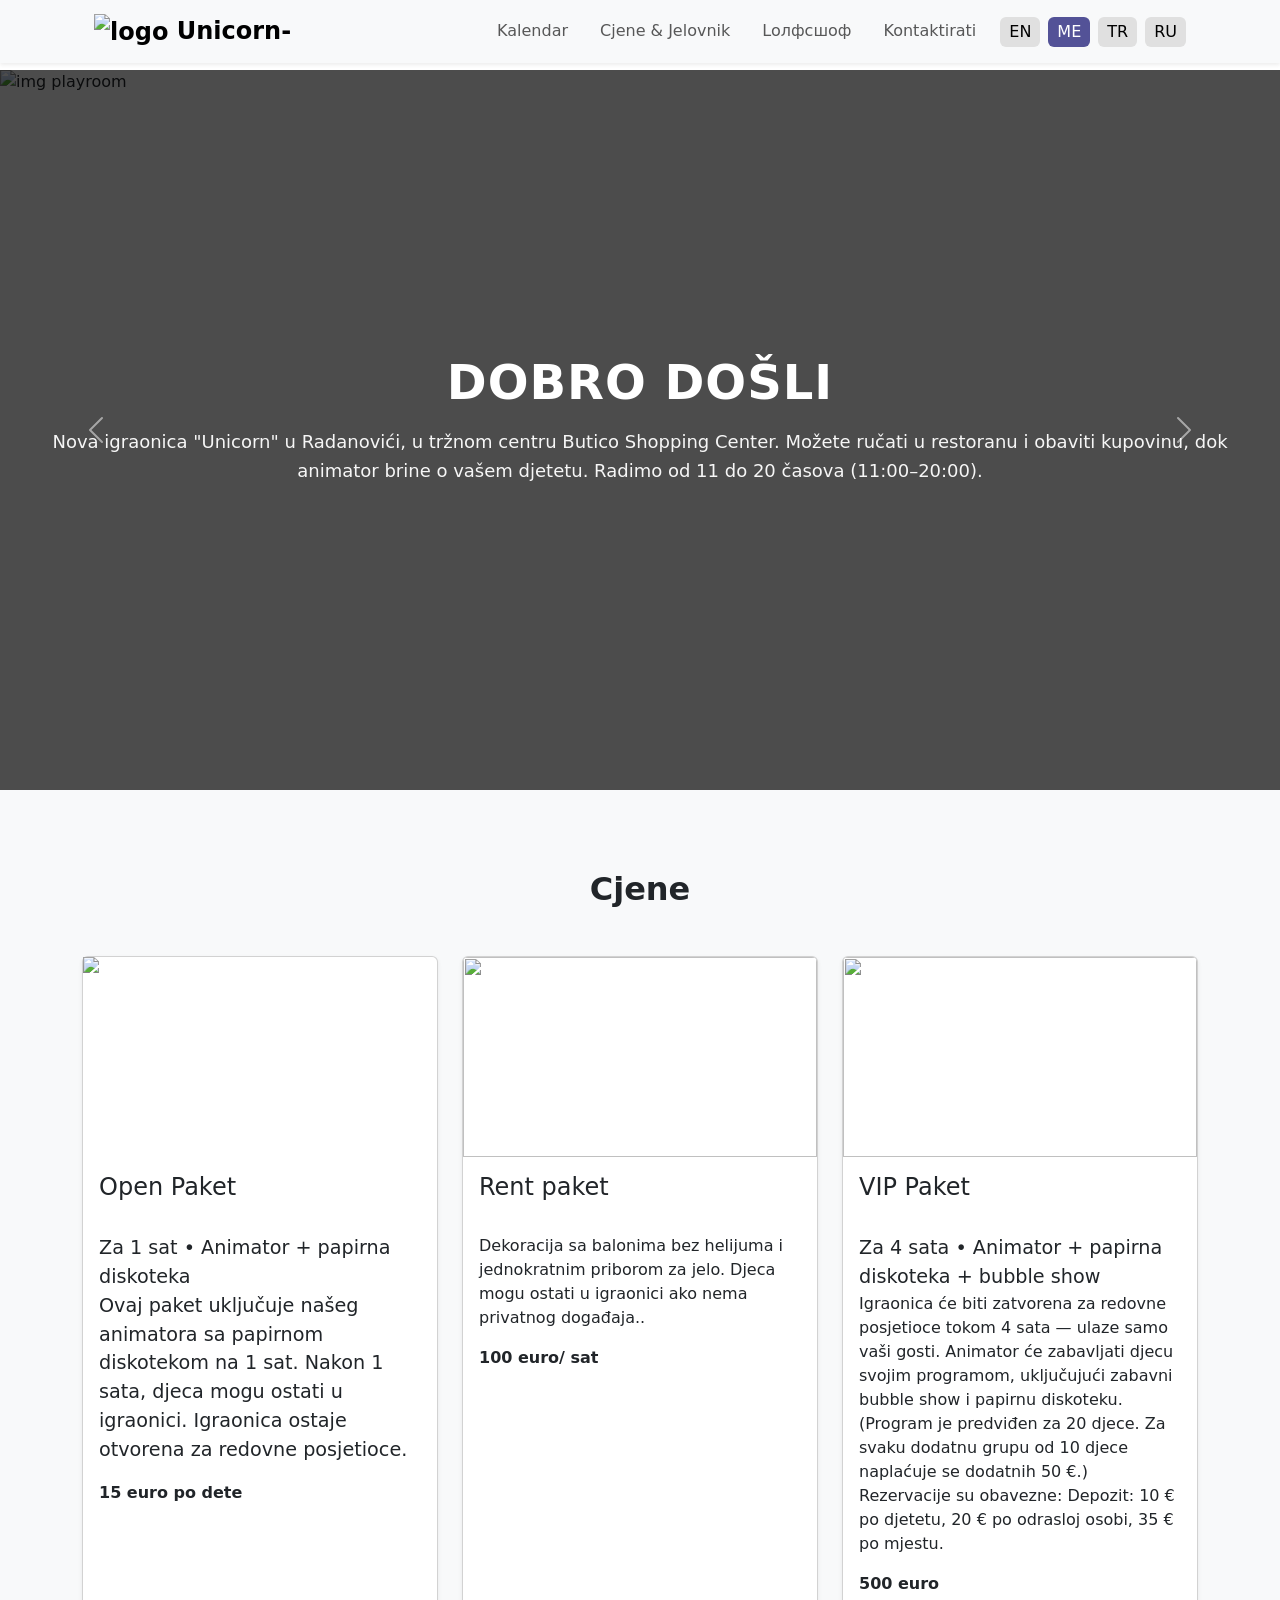
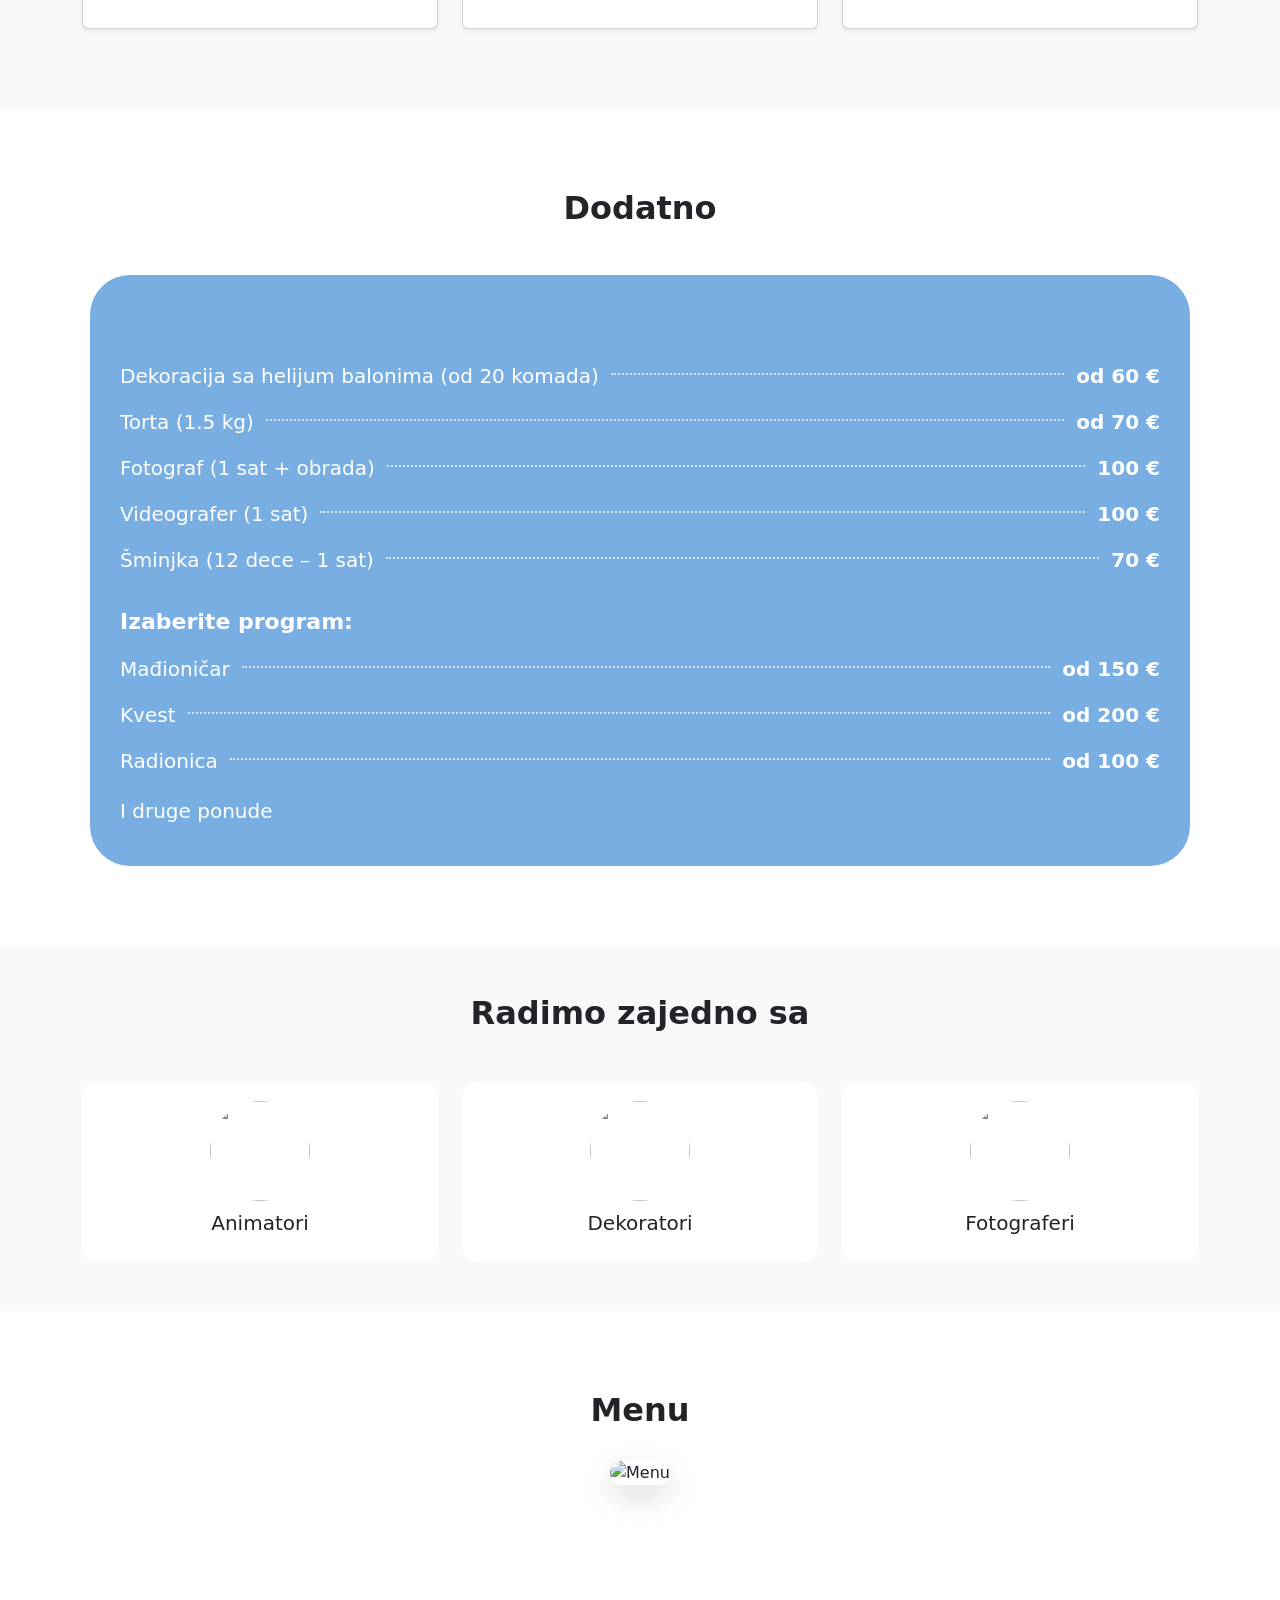
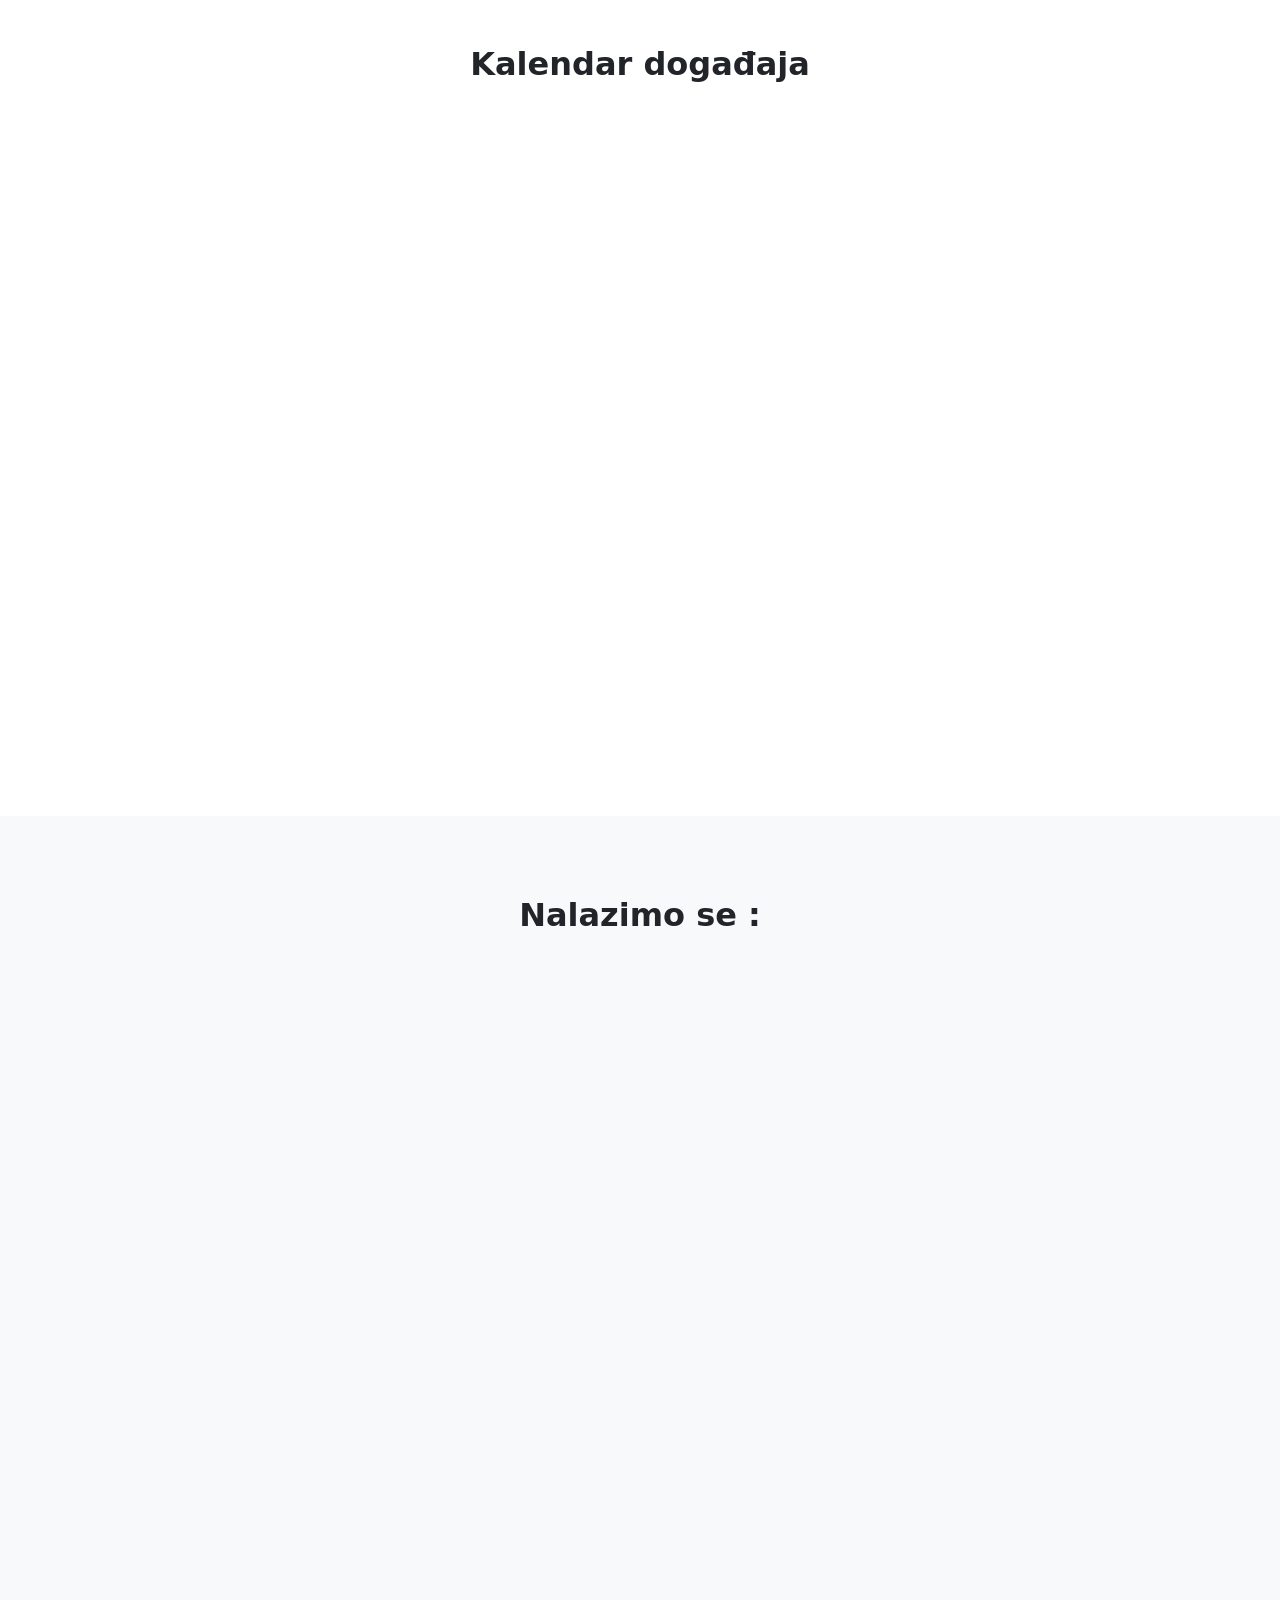
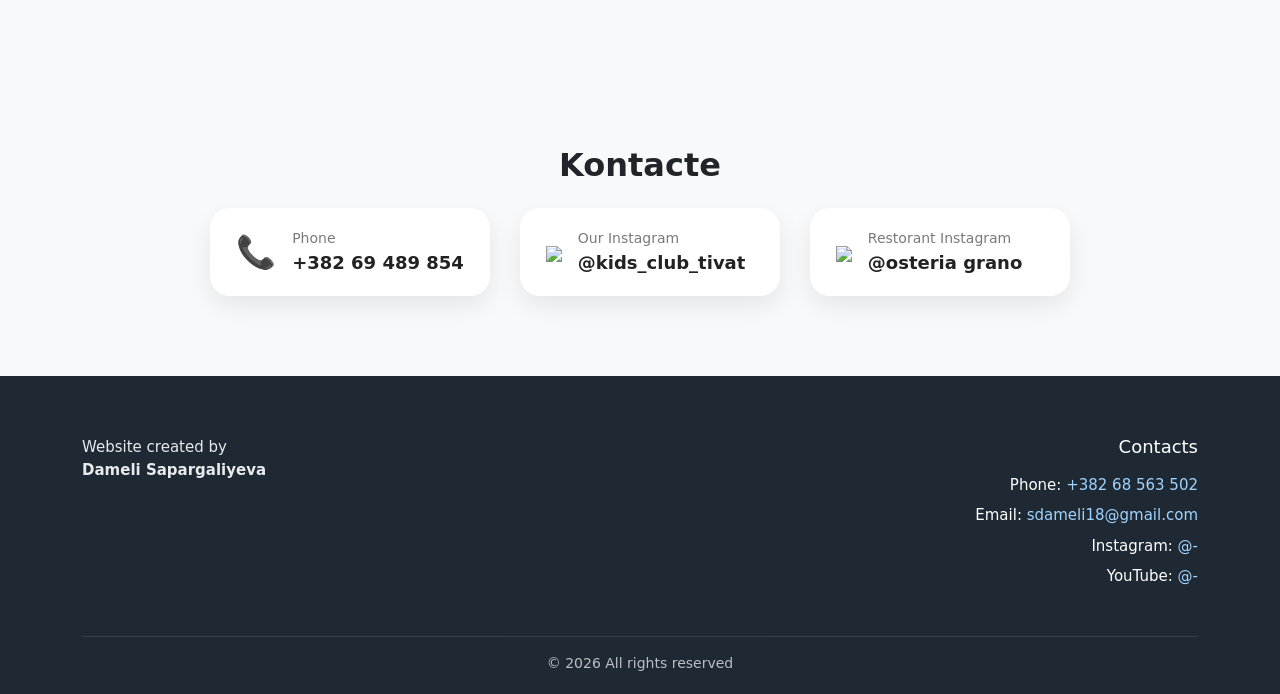
==== languages/me.html @ cc20c352 "Add files via upload" ====
<!DOCTYPE html>
<html lang="rs">
<head>
  <meta charset="UTF-8">
  <title>Unicorn igraonica</title>
  <meta name="viewport" content="width=device-width, initial-scale=1">

  <!-- Bootstrap CSS -->
  <link href="https://cdn.jsdelivr.net/npm/bootstrap@5.3.2/dist/css/bootstrap.min.css" rel="stylesheet">
   
  <link rel="stylesheet" href="../style.css">

  

  <style>
    body {
      scroll-behavior: smooth;
    }
    .section-padding {
      padding: 80px 0;
    }
    .price-card img {
      height: 200px;
      object-fit: cover;
    }
    .menu-image {
      height: 450px;
      object-fit: cover;
    }
  </style>
</head>
<body>

<!-- ================= NAVBAR ================= -->
<nav class="navbar navbar-expand-lg bg-body-tertiary fixed-top shadow-sm">
  
  <div class="container px-4">
    <a class="navbar-brand fw-bold fs-4" href="#">
      <img src="img/unicorn--logo.png" width="50px" alt="logo"> Unicorn-
    </a>

    <button class="navbar-toggler" type="button" data-bs-toggle="collapse" data-bs-target="#navbarNav">
      <span class="navbar-toggler-icon"></span>
    </button>

    <div class="collapse navbar-collapse" id="navbarNav">
      <ul class="navbar-nav ms-auto nav-underline">
        <li class="nav-item">
          <a class="nav-link" href="#calendar">Kalendar</a>
        </li>
        <li class="nav-item">
          <a class="nav-link" href="#prices">Cjene & Jelovnik</a>
        </li>
        <li class="nav-item">
          <a class="nav-link" href="#location">Loлфсшоф</a>
        </li>
        <li class="nav-item">
          <a class="nav-link" href="#contacts">Kontaktirati</a>
        </li>



        <li class="lang-switch">
          <button class="lang-btn" data-lang="en">EN</button>
          <button class="lang-btn  active" data-lang="me">ME</button>
          <button class="lang-btn" data-lang="tr">TR</button>
          <button class="lang-btn" data-lang="ru">RU</button>
        </li> 
      </ul>
    </div>
  </div>
</nav>

<div style="height: 70px"></div>

<!-- ================= CAROUSEL ================= -->
<div id="mainCarousel" class="carousel slide" data-bs-ride="carousel">
  <div class="carousel-inner">

    <div class="carousel-item active position-relative">
      <img src="img/main pictures/roomplay.png" class="d-block w-100" alt="img playroom">
      <!-- DARK OVERLAY -->
      <div class="carousel-overlay"></div>
      <!-- TEXT -->
      <div class="carousel-caption-custom">
        <h2>Dobro došli</h2>
        <p>
        Nova igraonica "Unicorn" u Radanovići, u tržnom centru Butico Shopping Center.
        Možete ručati u restoranu i obaviti kupovinu, dok animator brine o vašem djetetu.
        Radimo od 11 do 20 časova (11:00–20:00).
        </p>
      </div>
    </div>


    <div class="carousel-item position-relative">
      <img src="img/main pictures/img1.png" class="d-block w-100" alt="">
      <div class="carousel-overlay"></div>
      <div class="carousel-caption-custom">
        <h2>Proslava</h2>
        <p class="mt-3">Možete proslaviti rođendan u našoj igraonici. Imamo nekoliko opcija za to 😉</p>
        <a href="#prices" class="btn btn-primary mt-2" id="btn">Cjene</a>
      </div>
    </div>

    <div class="carousel-item position-relative">
      <img src="img/main pictures/img2.png" class="d-block w-100" alt="">
      <div class="carousel-overlay"></div>
      <div class="carousel-caption-custom">
        <h2>Kalendar događaja</h2>
        <p class="mt-3">
          Također možete saznati na našoj web stranici kada je igraonica zatvorena zbog iznajmljivanja ili čišćenja.
          Ili kada imamo oslikavanje lica i druge interaktivne aktivnosti.
        </p>
       <a href="#calendar" class="btn btn-primary mt-2" id="btn">Kalendar</a>
      </div>
    </div>

  </div>

  <button class="carousel-control-prev" type="button" data-bs-target="#mainCarousel" data-bs-slide="prev">
    <span class="carousel-control-prev-icon"></span>
  </button>
  <button class="carousel-control-next" type="button" data-bs-target="#mainCarousel" data-bs-slide="next">
    <span class="carousel-control-next-icon"></span>
  </button>
</div>




<!-- ================= PRICES ================= -->
<section id="prices" class="section-padding bg-light">
  <div class="container">
    <h2 class="text-center mb-5 fw-bold">Cjene</h2>

    <div class="row g-4">

      <div class="col-md-4">
        <div class="card price-card h-100 shadow-sm">
          <img src="img/prices img/img1.jpg">
          <div class="card-body">
            <h5 class="card-title pb-4" style="font-size: 1.5em;">Open Paket</h5>
              <p class="card-text">
                <span style="font-size: 1.2em;"> Za 1 sat • Animator + <span>papirna diskoteka</span> <br>
Ovaj paket uključuje našeg animatora sa papirnom diskotekom na 1 sat.
Nakon 1 sata, djeca mogu ostati u igraonici.
Igraonica ostaje otvorena za redovne posjetioce.
              </p>
            <p class="fw-bold">15 euro po dete</p>
          </div>
        </div>
      </div>

      <div class="col-md-4">
        <div class="card price-card h-100 shadow-sm">
          <img src="img/prices img/img2.png" class="card-img-top">
          <div class="card-body">
            <h5 class="card-title pb-4" style="font-size: 1.5em;">Rent paket</h5>
            <p class="card-text">Dekoracija sa balonima bez helijuma i jednokratnim priborom za jelo. Djeca mogu ostati u igraonici ako nema privatnog događaja..</p>
            <p class="fw-bold">100 euro/ sat</p>
          </div>
        </div>
      </div>

      <div class="col-md-4">
        <div class="card price-card h-100 shadow-sm">
          <img src="img/prices img/img3.png" class="card-img-top">
           <div class="card-body">
            <h5 class="card-title pb-4" style="font-size: 1.5em;">VIP Paket</h5>
              <p class="card-text">
                <span style="font-size: 1.2em;">Za 4 sata • Animator + papirna diskoteka + bubble show </span> <br>            
                  Igraonica će biti zatvorena za redovne posjetioce tokom 4 sata — ulaze samo vaši gosti.
                  Animator će zabavljati djecu svojim programom, uključujući zabavni bubble show i papirnu diskoteku.
                  (Program je predviđen za 20 djece. Za svaku dodatnu grupu od 10 djece naplaćuje se dodatnih 50 €.)
                  Rezervacije su obavezne: Depozit: 10 € po djetetu, 20 € po odrasloj osobi, 35 € po mjestu.
                                  </p>
            <p class="fw-bold">500 euro</p>
          </div>
        </div>
      </div>

    </div>
  </div>
</section>
<!-- ====================ADDITIONALLY==================== -->


<section class="price-extra">
  <h2 class="text-center mb-5 fw-bold">Dodatno</h2>
  <div class="price-box">

    <ul class="price-list">

      <li class="price-item tooltip">
        <span class="service">Rasterska lutka</span>
        <span class="dots"></span>
        <span class="price">50 €</span>
      </li>

      <li class="price-item">
        <span class="service">Dekoracija sa helijum balonima (od 20 komada)</span>
        <span class="dots"></span>
        <span class="price">od 60 €</span>
      </li>

      <li class="price-item">
        <span class="service">Torta (1.5 kg)</span>
        <span class="dots"></span>
        <span class="price">od 70 €</span>
      </li>

      <li class="price-item">
        <span class="service">Fotograf (1 sat + obrada)</span>
        <span class="dots"></span>
        <span class="price">100 €</span>
      </li>

      <li class="price-item">
        <span class="service">Videografer (1 sat)</span>
        <span class="dots"></span>
        <span class="price">100 €</span>
      </li>

      <li class="price-item">
        <span class="service">Šminjka (12 dece – 1 sat)</span>
        <span class="dots"></span>
        <span class="price">70 €</span>
      </li>

    </ul>

  
  <div class="sub-title">Izaberite program:</div>

  <ul class="price-list">

    <li class="price-item">
      <span class="service">Mađioničar</span>
      <span class="dots"></span>
      <span class="price">od 150 €</span>
    </li>

    <li class="price-item">
      <span class="service">Kvest</span>
      <span class="dots"></span>
      <span class="price">od 200 €</span>
    </li>

    <li class="price-item">
      <span class="service">Radionica</span>
      <span class="dots"></span>
      <span class="price">od 100 €</span>
    </li>

  </ul>

<div class="note">I druge ponude</div>

  </div>
</section>



<!-- ================= Partners ================= -->
 


<section class="py-5 bg-light">
  <div class="container text-center">
    <h2 class="mb-5 fw-bold">Radimo zajedno sa</h2>

    <div class="row g-4 justify-content-center">

      <!-- ANIMATORS -->
      <div class="col-md-4 col-12">
        <div
          class="category-card"
          data-bs-toggle="collapse"
          data-bs-target="#animators">
          <img src="img/basketball_248644.png" alt="">
          <h5>Animatori</h5>
        </div>
        <div id="animators" class="collapse mt-3">
          <div class="d-flex flex-wrap justify-content-center gap-3">

        <!-- ======circle1======= -->
        <div class="circle-item">
          <svg viewBox="0 0 200 200" class="circle-text">
            <defs>
              <path id="circlePath-a1"
                    d="M100,100 m-80,0
                      a80,80 0 1,1 160,0
                      a80,80 0 1,1 -160,0" />
            </defs>
            <a href="https://www.instagram.com/dream.dram.theatre/?hl=en" target="_blank">
              <text>
                <textPath href="#circlePath-a1" startOffset="0%">_____dream dram</textPath>
              </text>
            </a>
          </svg>
        <img src="img/Dream_drama.png">
      </div>

      <!-- ======circle2======= -->
      <div class="circle-item">
          <svg viewBox="0 0 200 200" class="circle-text">
            <defs>
              <path id="circlePath-a1"
                    d="M100,100 m-80,0
                      a80,80 0 1,1 160,0
                      a80,80 0 1,1 -160,0" />
            </defs>

            <a href="https://www.instagram.com/animators_montenegro/" target="_blank">
              <text>
                <textPath href="#circlePath-a1" startOffset="0%">Animators Montenegro</textPath>
              </text>
            </a>
          </svg>
        <img src="/img/Animators_montenegro.png">
      </div>

      <!-- ======circle3======= -->
      <div class="circle-item">
          <svg viewBox="0 0 200 200" class="circle-text">
            <defs>
              <path id="circlePath-a1"
                    d="M100,100 m-80,0
                      a80,80 0 1,1 160,0
                      a80,80 0 1,1 -160,0" />
            </defs>
            <a href="https://www.instagram.com/animator_budva/" target="_blank">
              <text>
                <textPath href="#circlePath-a1" startOffset="0%">___Animator_budva</textPath>
              </text>
            </a>
          </svg>
        <img src="/img/Animator_budva.png">
      </div>

      <!-- ======circle4======= -->
      <div class="circle-item">
          <svg viewBox="0 0 200 200" class="circle-text">
            <defs>
              <path id="circlePath-a1"
                    d="M100,100 m-80,0
                      a80,80 0 1,1 160,0
                      a80,80 0 1,1 -160,0" />
            </defs>
            <a href="https://www.instagram.com/papaparty.me/" target="_blank">
              <text>
                <textPath href="#circlePath-a1" startOffset="0%">_______Papa party</textPath>
              </text>
            </a>
          </svg>
        <img src="/img/Papa_party.png">
      </div>

      <!-- ======circle5======= -->
      <div class="circle-item">
          <svg viewBox="0 0 200 200" class="circle-text">
            <defs>
              <path id="circlePath-a1"
                    d="M100,100 m-80,0
                      a80,80 0 1,1 160,0
                      a80,80 0 1,1 -160,0" />
            </defs>
            <a href="https://www.instagram.com/animator_volshebnitsa/" target="_blank">
              <text>
                <textPath href="#circlePath-a1" startOffset="0%">Animator Volshebnitsa</textPath>
              </text>
            </a>
          </svg>
        <img src="/img/animator_volshebnitsa.png">
      </div>

      <!-- ======circle6======= -->
      <div class="circle-item">
          <svg viewBox="0 0 200 200" class="circle-text">
            <defs>
              <path id="circlePath-a1"
                    d="M100,100 m-80,0
                      a80,80 0 1,1 160,0
                      a80,80 0 1,1 -160,0" />
            </defs>
            <a href="https://www.instagram.com/veselov_show/" target="_blank">
              <text>
                <textPath href="#circlePath-a1" startOffset="0%">______Фокусник</textPath>
              </text>
            </a>
          </svg>
        <img src="/img/veselov_show.png">
      </div>

      <!-- ======circle7======= -->
      <div class="circle-item">
          <svg viewBox="0 0 200 200" class="circle-text">
            <defs>
              <path id="circlePath-a1"
                    d="M100,100 m-80,0
                      a80,80 0 1,1 160,0
                      a80,80 0 1,1 -160,0" />
            </defs>
            <a href="https://www.instagram.com/show.mne/" target="_blank">
              <text>
                <textPath href="#circlePath-a1" startOffset="0%">______Show.mne</textPath>
              </text>
            </a>
          </svg>
        <img src="/img/show_mne.png">
      </div>

     </div>
   </div>
 </div>

 <!-- DECORATORS -->
 <div class="col-md-4 col-12">
   <div
     class="category-card"
     data-bs-toggle="collapse"
     data-bs-target="#decorators">
     <img src="img/icon-decor.png" alt="">
     <h5>Dekoratori</h5>
  </div>

  <div id="decorators" class="collapse mt-3">
    <div class="d-flex flex-wrap justify-content-center gap-3">
      <!-- ======circle1======= -->
      <div class="circle-item">
        <svg viewBox="0 0 200 200" class="circle-text">
          <defs>
            <path id="circlePath-a1"
                  d="M100,100 m-80,0
                    a80,80 0 1,1 160,0
                    a80,80 0 1,1 -160,0" />
              </defs>
              <a href="https://www.instagram.com/elena_baloni_bu2/" target="_blank">
              <text>
                <textPath href="#circlePath-a1" startOffset="0%">_____bom_babloni</textPath>
              </text>
            </a>
          </svg>
        <img src="/img/bom-naloni.png">
      </div>
      <!-- ======circle2======= -->
      <div class="circle-item">
      <svg viewBox="0 0 200 200" class="circle-text">
        <defs>
          <path id="circlePath-a1"
                d="M100,100 m-80,0
                  a80,80 0 1,1 160,0
                  a80,80 0 1,1 -160,0" />
            </defs>
            <a href="https://www.instagram.com/decor.symphony.me/" target="_blank">
              <text>
                <textPath href="#circlePath-a1" startOffset="0%">____decor_symphony</textPath>
              </text>
            </a>
          </svg>
        <img src="img/decor_symphony.png">
      </div>
      <!-- ======circle3======= -->
          <div class="circle-item">
          <svg viewBox="0 0 200 200" class="circle-text">
            <defs>
              <path id="circlePath-a1"
                    d="M100,100 m-80,0
                      a80,80 0 1,1 160,0
                      a80,80 0 1,1 -160,0" />
                </defs>
                <a href="https://www.instagram.com/cake.dora/" target="_blank">
                  <text>
                    <textPath href="#circlePath-a1" startOffset="0%">_______cake dora</textPath>
                  </text>
                </a>
              </svg>
            <img src="img/cake dora.png">
          </div>
          
          <!-- ======circle4======= -->
          <div class="circle-item">
          <svg viewBox="0 0 200 200" class="circle-text">
            <defs>
              <path id="circlePath-a1"
                    d="M100,100 m-80,0
                      a80,80 0 1,1 160,0
                      a80,80 0 1,1 -160,0" />
                </defs>
                <a href="#https://www.instagram.com/happyballoonstivat/" target="_blank">
                  <text>
                    <textPath href="#circlePath-a1" startOffset="0%">______happy balloons</textPath>
                  </text>
                </a>
              </svg>
            <img src="img/happy balloons.png">
          </div>

          <!-- ======circle5======= -->
          <div class="circle-item">
          <svg viewBox="0 0 200 200" class="circle-text">
            <defs>
              <path id="circlePath-a1"
                    d="M100,100 m-80,0
                      a80,80 0 1,1 160,0
                      a80,80 0 1,1 -160,0" />
                  </defs>
                  <a href="https://www.instagram.com/tatiana_cake.montenegro/" target="_blank">
                    <text>
                      <textPath href="#circlePath-a1" startOffset="0%">______Tatiana cake</textPath>
                    </text>
                  </a>
                </svg>
              <img src="img/tatiana cake.png">
            </div>

            <!-- ======circle6======= -->
          <div class="circle-item">
          <svg viewBox="0 0 200 200" class="circle-text">
            <defs>
              <path id="circlePath-a1"
                    d="M100,100 m-80,0
                      a80,80 0 1,1 160,0
                      a80,80 0 1,1 -160,0" />
                </defs>
                <a href="https://www.instagram.com/weddingstudiotalija/" target="_blank">
                  <text>
                    <textPath href="#circlePath-a1" startOffset="0%">____flower_shop Talija</textPath>
                  </text>
                </a>
              </svg>
            <img src="img/flower shop talija.png">
          </div>

          </div>
        </div>
      </div>

      <!-- PHOTOGRAPHERS -->
      <div class="col-md-4 col-12">
        <div
          class="category-card"
          data-bs-toggle="collapse"
          data-bs-target="#photographers">
          <img src="img/icon-photo.png">
          <h5>Fotograferi</h5>
        </div>

        <div id="photographers" class="collapse mt-3">
          <div class="d-flex flex-wrap justify-content-center gap-3">
                <!-- ======circle1======= -->
                <div class="circle-item">
                <svg viewBox="0 0 200 200" class="circle-text">
                  <defs>
                    <path id="circlePath-a1"
                          d="M100,100 m-80,0
                            a80,80 0 1,1 160,0
                            a80,80 0 1,1 -160,0" />
                    </defs>
                    <a href="https://photoblag.ru/" target="_blank">
                      <text>
                        <textPath href="#circlePath-a1" startOffset="0%">Vadim Blagoveshchenskii</textPath>
                      </text>
                    </a>
                  </svg>
                <img src="img/vadim blahoveshchenskii.png">
              </div>

              <!-- ======circle2======= -->
                <div class="circle-item">
                <svg viewBox="0 0 200 200" class="circle-text">
                  <defs>
                    <path id="circlePath-a1"
                          d="M100,100 m-80,0
                            a80,80 0 1,1 160,0
                            a80,80 0 1,1 -160,0" />
                      </defs>
                      <a href="https://www.instagram.com/photographer.montenegro/" target="_blank">
                        <text>
                          <textPath href="#circlePath-a1" startOffset="0%">photographer Budva Tivat Kotor</textPath>
                        </text>
                      </a>
                    </svg>
                  <img src="img/photografer budva tivat kotor.png">
                </div>

                <!-- ======circle3======= -->
                <div class="circle-item">
                <svg viewBox="0 0 200 200" class="circle-text">
                  <defs>
                    <path id="circlePath-a1"
                          d="M100,100 m-80,0
                            a80,80 0 1,1 160,0
                            a80,80 0 1,1 -160,0" />
                  </defs>
                  <a href="https://www.instagram.com/novikov_dop/" target="_blank">
                    <text>
                      <textPath href="#circlePath-a1" startOffset="0%">__Liosha Novikov</textPath>
                    </text>
                  </a>
                </svg>
              <img src="img/liosha novikov.png">
            </div>
          </div>
        </div>
        
      </div>

    </div>
    </div>
    
    </div>
  </div>
</section>


<!-- ================= MENU IMAGE ================= -->
 <section class="menu-section">
  <div class="menu-wrapper">
    <h2 class="menu-title">Menu</h2>

    <img 
      src="img/menu.png"
      alt="Menu"
      class="menu-img"
    >
  </div>
</section>



<!-- ================= CALENDAR ================= -->
<section id="calendar" class="section-padding">
  <div class="container">
    <h2 class="text-center fw-bold mb-4">Kalendar događaja</h2>

    <div class="ratio ratio-16x9">
       
        <iframe src="https://calendar.google.com/calendar/embed?src=leadership.unicorn.world%40gmail.com&ctz=Europe%2FBelgrade" style="border: 0" width="800" height="800" frameborder="0" scrolling="no"></iframe>
    </div>
  </div>
</section>

<!-- ================= MAP ================= -->
<section id="location" class="section-padding bg-light">
  <div class="container">
    <h2 class="text-center fw-bold mb-4">Nalazimo se :</h2>

    <div class="ratio ratio-16x9">
      <iframe 
        src="https://www.google.com/maps/embed?pb=!1m18!1m12!1m3!1d22683.00816208325!2d18.733712415688856!3d42.37299914232213!2m3!1f0!2f0!3f0!3m2!1i1024!2i768!4f13.1!3m3!1m2!1s0x134c2d0042d7da03%3A0x7ec30118054f74ff!2sIgraonica%20Unicorn!5e0!3m2!1sru!2s!4v1767301764248!5m2!1sru!2s"
        allowfullscreen>
      </iframe>
    </div>
  </div>
</section>


<!-- ================== CONTACT ==================== -->
 <section id="contacts" class="contacts-section">
  <div class="container text-center">

    <h2 class="fw-bold mb-4">Kontacte</h2>

    <div class="contacts-box">

      <!-- PHONE -->
      <a href="tel:+1234567890" class="contact-item">
        <div class="icon">📞</div>
        <div class="text">
          <span class="label">Phone</span>
          <span class="value">+382 69 489 854</span>
        </div>
      </a>

      <!-- INSTAGRAM -->
      <a href="https://www.instagram.com/kids_club_tivat" target="_blank" class="contact-item">
        <div class="icon">
          <img src="img/unicorn--logo.png" width="50px">
        </div>
        <div class="text">
          <span class="label">Our Instagram</span>
          <span class="value">@kids_club_tivat</span>
        </div>
      </a>

      <!-- INSTAGRAM RESTORANT -->
      <a href="https://www.instagram.com/osteriagrano.me/" target="_blank" class="contact-item">
        <div class="icon">
          <img src="img/logo-restorant.png" width="50px">
        </div>
        <div class="text">
          <span class="label">Restorant Instagram</span>
          <span class="value">@osteria grano</span>
        </div>
      </a>
    </div>

  </div>
</section>


<!-- ================= FOOTER ================= -->
 <footer class="site-footer">
  <div class="container">

    <div class="footer-content">

      <!-- LEFT: AUTHOR -->
      <div class="footer-block footer-left">
        <p class="made-by">
          Website created by<br>
          <strong>Dameli Sapargaliyeva</strong>
        </p>
      </div>

      <!-- RIGHT: CONTACTS -->
      <div class="footer-block footer-right">
        <h5>Contacts</h5>

        <p>
          Phone:
          <a href="tel:+382 68 563 502">+382 68 563 502</a>
        </p>

        <p>
          Email:
          <a href="mailto:sdameli18@gmail.com">sdameli18@gmail.com</a>
        </p>

        <p>
          Instagram:
          <a href="https://instagram.com/yourinstagram" target="_blank">
            @-
          </a>
        </p>

        <p>
          YouTube:
          <a href="https://youtube.com/@yourchannel" target="_blank">
            @-
          </a>
        </p>
      </div>

    </div>

    <div class="footer-bottom">
      © 2026 All rights reserved
    </div>

  </div>
</footer>


<!-- Bootstrap JS -->
<script src="https://cdn.jsdelivr.net/npm/bootstrap@5.3.2/dist/js/bootstrap.bundle.min.js"></script>

 <script src="../lang.js"></script>

</body>
</html>
---- style.css ----
/* ========================МАIN Photo========================== */
/* текст */
.carousel-item {
  height: 80vh;
}

.carousel-item img {
  height: 100%;
  object-fit: cover;
}

/* затемнение */
.carousel-overlay {
  position: absolute;
  inset: 0;
  background: rgba(0, 0, 0, 0.7);
  z-index: 1;
}

/* текст */
.carousel-caption-custom {
  position: absolute;
  inset: 0;
  z-index: 2;

  display: flex;
  flex-direction: column;
  justify-content: center;
  align-items: center;

  color: #fff;
  text-align: center;
  padding: 1.5rem;
}

.carousel-caption-custom h2 {
  font-size: 2.5rem;
  font-weight: 700;
}
 

.carousel-caption-custom p {
  font-size: 1.5rem;
}
.carousel-control-prev,
.carousel-control-next {
  z-index: 3;
}

#btn{
  background-color: gray;
  border: none;
}






 .carousel-caption-custom h2 {
  font-size: clamp(24px, 4vw, 48px);
  font-weight: 700;
  letter-spacing: 1px;
  text-transform: uppercase;
  margin-bottom: 16px;
}
.carousel-caption-custom p {
  font-size: clamp(14px, 2vw, 18px);
  line-height: 1.6;
  opacity: 0.95;
} 
.carousel-caption-custom .btn {
  padding: 10px 28px;
  font-size: 16px;
  border-radius: 30px;
}
.carousel-caption-custom p {
  margin-bottom: 20px;
}

 

/* =============================PARTNERS Circles============================ */

.circle-item {
  position: relative;
  width: 140px;
  height: 140px;
  display: flex;
  align-items: center;
  justify-content: center;
}

/* КАРТИНКА */
.circle-item img {
  width: 120px;
  height: 120px;
  border-radius: 50%;
  border:solid #7fa6d9;
  object-fit: cover;
  z-index: 1;
}

/* SVG С ТЕКСТОМ */
.circle-text {
  position: absolute;
  width: 200px;
  height: 170px;
  fill: #7fa6d9;
  font-size: 18px;
  letter-spacing: 2px;
  z-index: 2;

  /* 🔑 ВАЖНО */
  pointer-events: none;
}

/* 🔥 КЛИКАБЕЛЕН ТОЛЬКО ТЕКСТ */
.circle-text text {
  pointer-events: auto;
  cursor: pointer;
}

/* ЭФФЕКТ */
.circle-text text:hover {
  fill: #ff7aa2;
}



/* 
вращение текста
.circle-text {
  animation: rotate 12s linear infinite;
}

@keyframes rotate {
  to { transform: rotate(360deg); }
}
.circle-item:hover .circle-text {
  animation-play-state: paused;
}

 */

/* ===================================================================================== */

/* ========================================buttoms============================= */

.category-card {
  cursor: pointer;
  background: white;
  border-radius: 16px;
  padding: 20px;
  transition: 0.3s;
}

.category-card:hover {
  transform: translateY(-5px);
  box-shadow: 0 10px 30px rgba(0,0,0,0.1);
}

.category-card img {
  width: 100px;
  height: 100px;
  object-fit: cover;
  border-radius: 50%;
  margin-bottom: 10px;
}

/* .circle-link {
  width: 130px;
  height: 130px;
  border-radius: 50%;
  padding: 5px;
  border: 4px solid #4da3ff;
  display: flex;
  align-items: center;
  justify-content: center;
  transition: 0.3s;
} */

/* .circle-link img {
  width: 100%;
  height: 100%;
  border-radius: 50%;
  object-fit: cover;
} */

/* .circle-link:hover {
  border-color: #ff7aa2;
  transform: scale(1.05);
} */


/* ==========================================Additionally=============================== */
.price-extra {
  padding: 80px 20px;
}

.price-box {
  background: #79aee3;
  border-radius: 40px;
  padding: 40px 30px;
  max-width: 1100px;
  margin: auto;
  color: #fff;
}

.price-list {
  list-style: none;
  padding: 0;
  margin: 0;
}

.price-item {
  display: flex;
  align-items: center;
  font-size: 20px;
  margin-bottom: 16px;
}

.service {
  white-space: nowrap;
}

.dots {
  flex: 1;
  border-bottom: 2px dotted rgba(255,255,255,0.7);
  margin: 0 12px;
  transform: translateY(-2px);
}

.price {
  white-space: nowrap;
  font-weight: 600;
}

.sub-title {
  margin: 30px 0 16px;
  font-size: 22px;
  font-weight: 600;
}

.note {
  margin-top: 20px;
  font-size: 20px;
}


/* responsive */
@media (max-width: 576px) {

  .price-item {
    flex-direction: column;
    align-items: flex-start;
    gap: 6px;
    font-size: 18px;
  }

  .dots {
    display: none;
  }

  .price {
    font-weight: 700;
  }

}


/* ==================== menu ========================== */

 .menu-section {
  padding: 80px 20px;
}

.menu-wrapper {
  max-width: 1400px;   /* ключевой момент */
  margin: 0 auto;
  text-align: center;
}

.menu-title {
  font-weight: 700;
  margin-bottom: 32px;
}

.menu-img {
  width: 100%;
  max-width: 1200px;   /* НЕ больше чем нужно */
  height: auto;
  border-radius: 24px;
  box-shadow: 0 12px 30px rgba(0,0,0,0.15);
}


@media (max-width: 768px) {
  .menu-img {
    max-width: 100%;
    border-radius: 16px;
  }
}


/* ======================== contact ===================== */

.contacts-section {
  padding: 80px 20px;
  background: #f8f9fb;
}

.contacts-box {
  display: flex;
  justify-content: center;
  gap: 30px;
  flex-wrap: wrap;
}

.contact-item {
  display: flex;
  align-items: center;
  gap: 16px;
  padding: 20px 26px;
  background: #ffffff;
  border-radius: 20px;
  text-decoration: none;
  color: #222;
  box-shadow: 0 10px 25px rgba(0,0,0,0.08);
  transition: transform 0.25s ease, box-shadow 0.25s ease;
  min-width: 260px;
}

.contact-item:hover {
  transform: translateY(-4px);
  box-shadow: 0 15px 35px rgba(0,0,0,0.12);
}

.icon {
  font-size: 32px;
}

.text {
  text-align: left;
}

.label {
  display: block;
  font-size: 14px;
  opacity: 0.6;
}

.value {
  display: block;
  font-size: 18px;
  font-weight: 600;
}


/* ============================= footer ===================== */

.site-footer {
  background: #1f2933;
  color: #ffffff;
  padding: 60px 0 20px;
  font-size: 15px;
}

.site-footer a {
  color: #9fd3ff;
  text-decoration: none;
}

.site-footer a:hover {
  text-decoration: underline;
}

.footer-content {
  display: flex;
  justify-content: space-between;
  gap: 40px;
  flex-wrap: wrap;
}

.footer-left {
  text-align: left;
}

.footer-right {
  text-align: right;
}

.footer-block h5 {
  font-size: 18px;
  margin-bottom: 16px;
}

.footer-block p {
  margin-bottom: 8px;
}

.made-by {
  font-size: 15px;
  opacity: 0.9;
}

.footer-bottom {
  margin-top: 40px;
  padding-top: 16px;
  border-top: 1px solid rgba(255,255,255,0.15);
  text-align: center;
  font-size: 14px;
  opacity: 0.7;
}


@media (max-width: 768px) {

  .footer-content {
    flex-direction: column;
    text-align: center;
  }

  .footer-left,
  .footer-right {
    text-align: center;
  }

}

/* Контейнер */
.lang-switch {
    /* position: fixed;
    top: 20px;
    right: 20px; */
    display: flex;
    gap: 8px;
    align-items: center;  
}



/* Кнопки */
.lang-btn {
 background-color: #e0e0e0;
  padding: 3px 9px;
  border: none;
  border-radius: 6px;
  cursor: pointer;
  font-weight: 500;
  transition: 0.2s;
}

/* Анимация клика */
.lang-btn:active {
    transform: scale(0.9);
}
 
.lang-btn.active,
.lang-btn:hover {
  background-color:#535297;
  color: #fff;
}
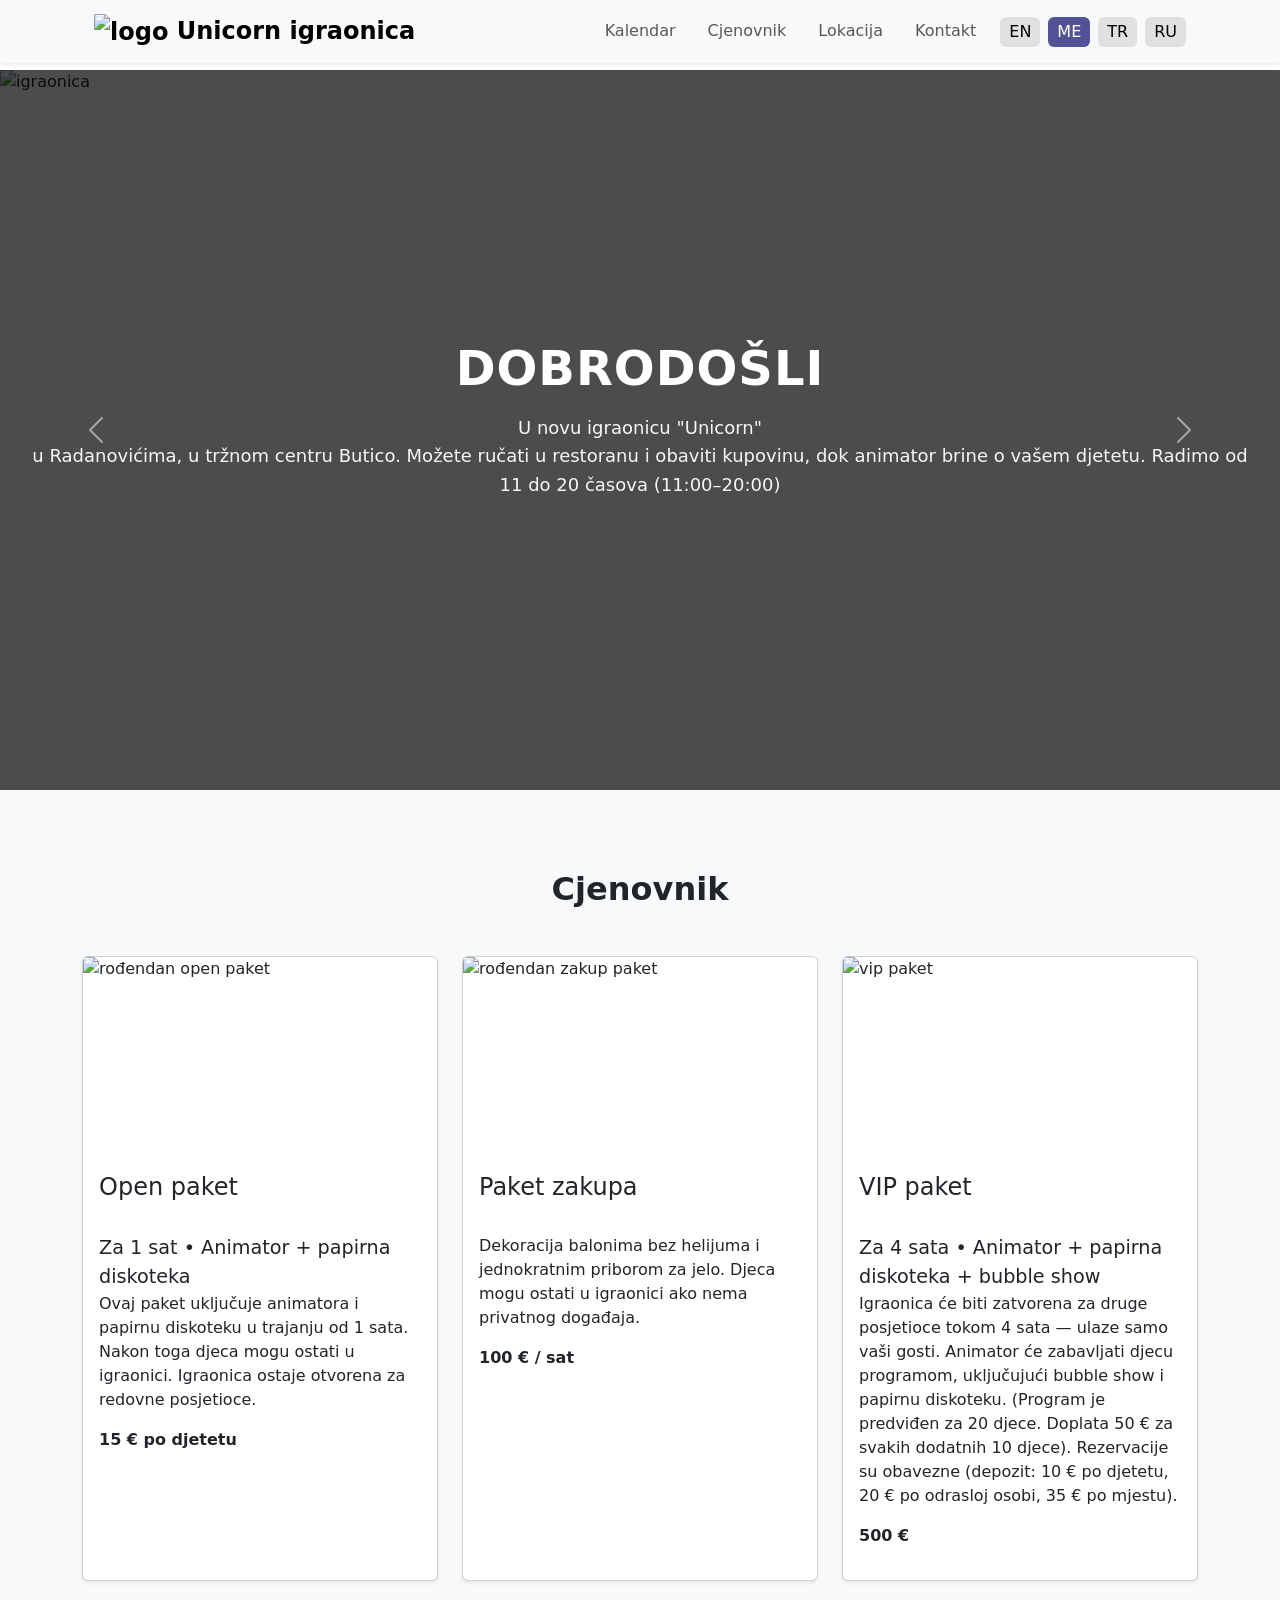
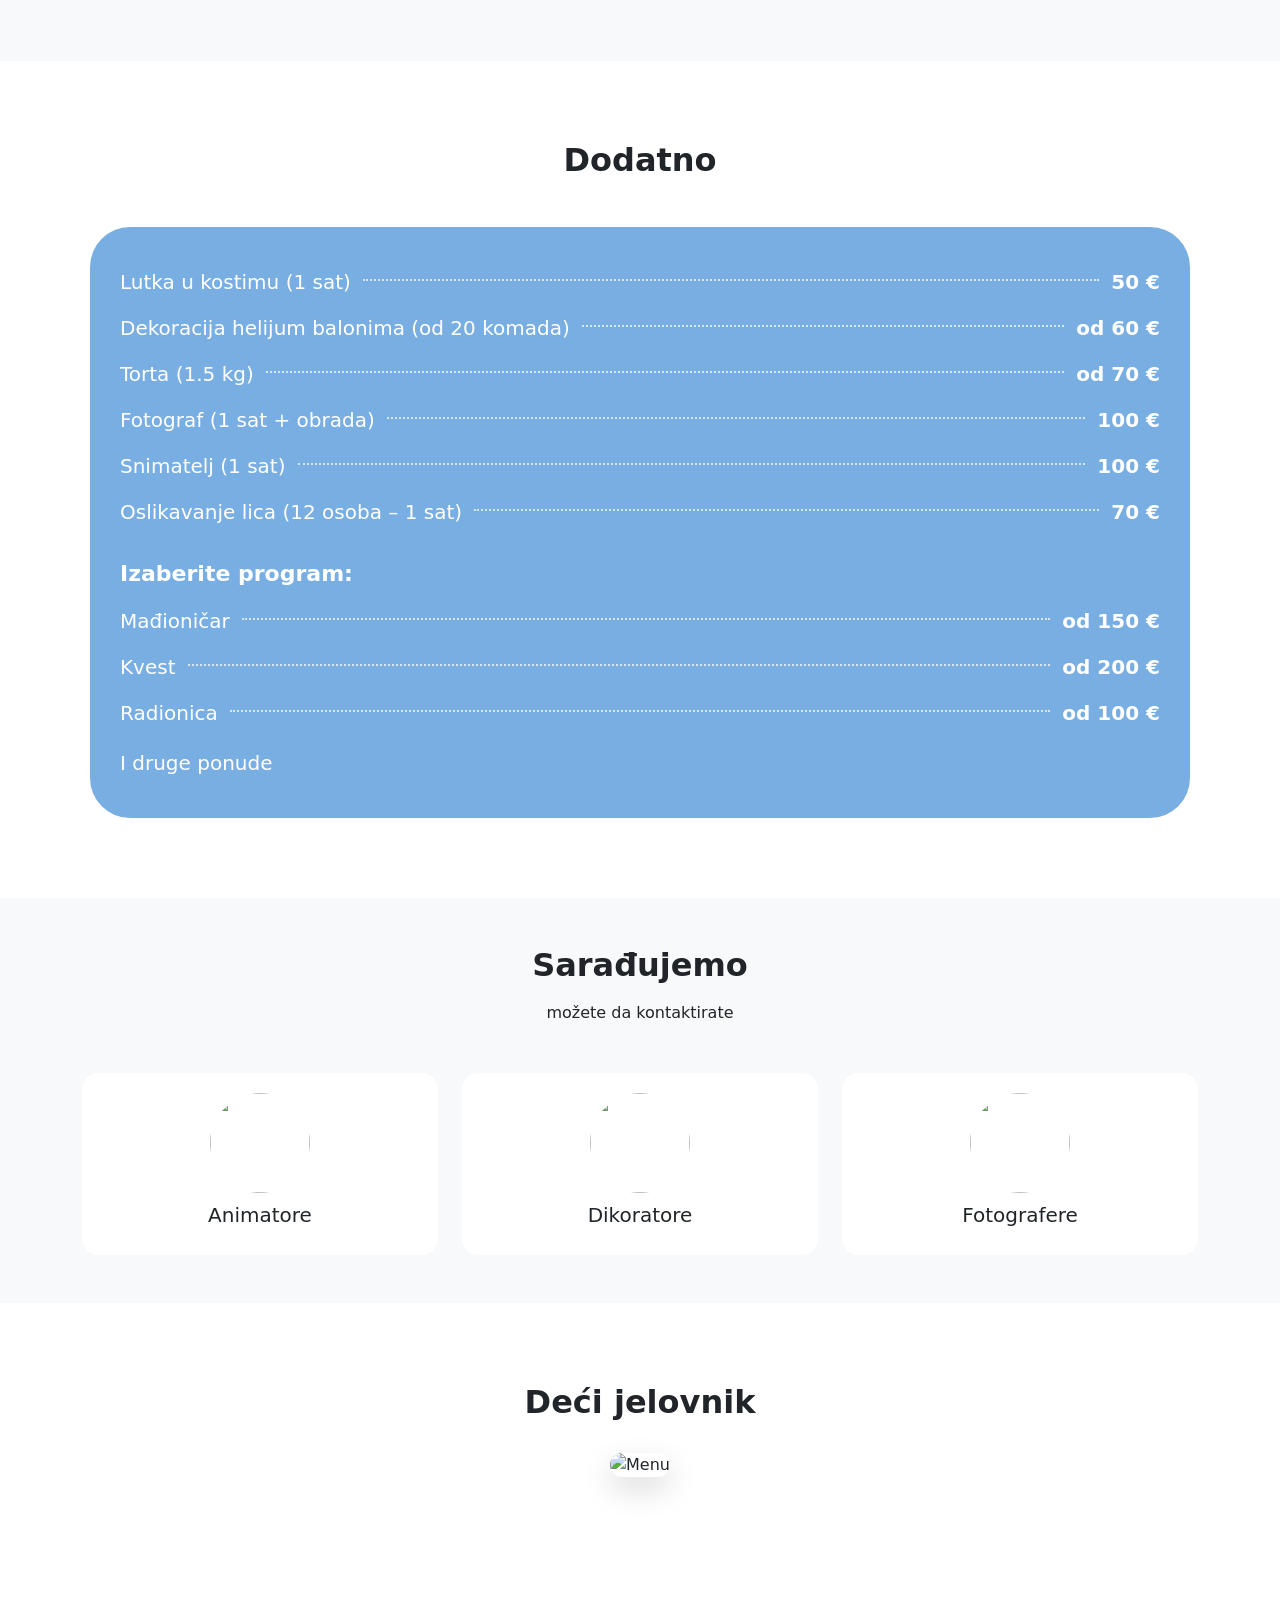
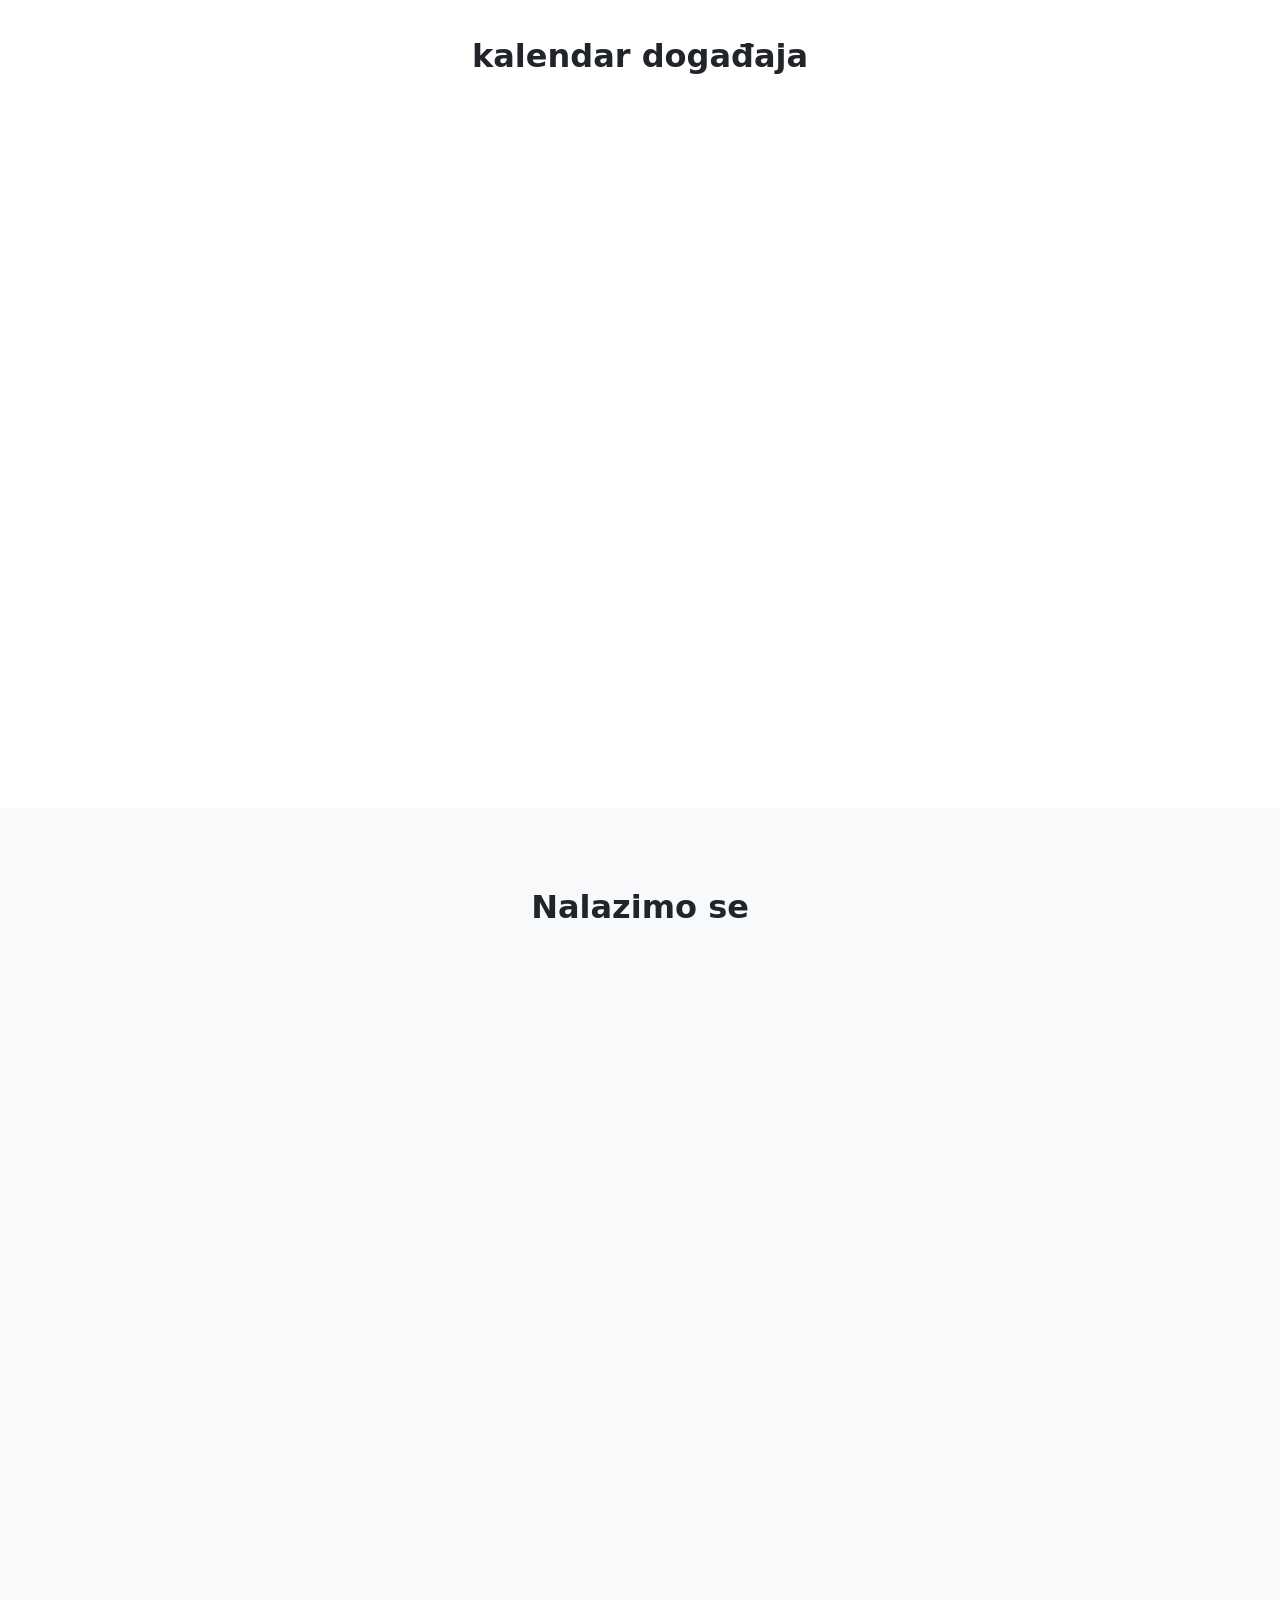
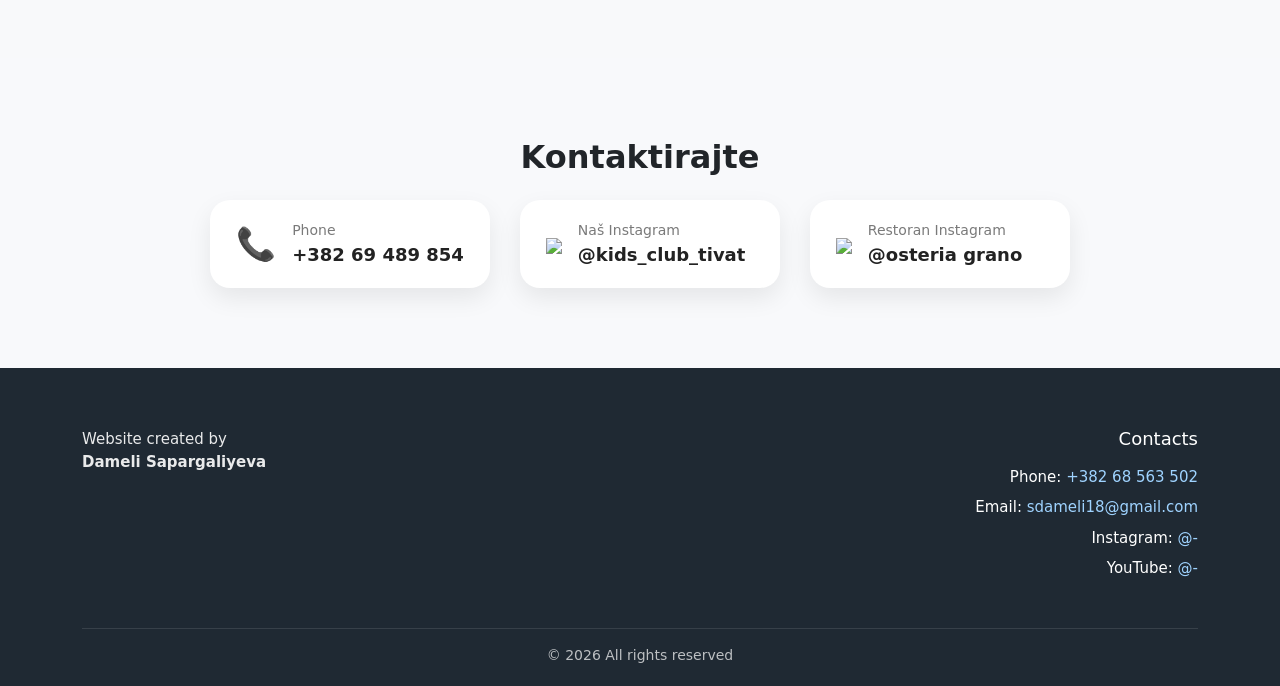
==== commit a6a8badf: "Add files via upload" ====
--- a/languages/me.html
+++ b/languages/me.html
@@ -1,16 +1,21 @@
 <!DOCTYPE html>
-<html lang="rs">
+<html lang="en">
 <head>
+  <link rel="canonical" href="https://unicorn-igraonica.me/">
   <meta charset="UTF-8">
   <title>Unicorn igraonica</title>
   <meta name="viewport" content="width=device-width, initial-scale=1">
+  <meta name="google-site-verification" content="C68vOn8XBNUHVtRd9w0bwKj9pTrS5eI0pPw0pr5w6Ek" />
+  <meta name="description" content="Playroom for kids in Radanovichi">
+
+
+  <link rel="icon" href="favicon.png" type="image/png">
 
   <!-- Bootstrap CSS -->
   <link href="https://cdn.jsdelivr.net/npm/bootstrap@5.3.2/dist/css/bootstrap.min.css" rel="stylesheet">
    
   <link rel="stylesheet" href="../style.css">
 
-  
 
   <style>
     body {
@@ -32,11 +37,12 @@
 <body>
 
 <!-- ================= NAVBAR ================= -->
+ 
+
 <nav class="navbar navbar-expand-lg bg-body-tertiary fixed-top shadow-sm">
-  
   <div class="container px-4">
     <a class="navbar-brand fw-bold fs-4" href="#">
-      <img src="img/unicorn--logo.png" width="50px" alt="logo"> Unicorn-
+      <img src="img/unicorn--logo.png" width="50px" alt="logo"> Unicorn igraonica
     </a>
 
     <button class="navbar-toggler" type="button" data-bs-toggle="collapse" data-bs-target="#navbarNav">
@@ -49,23 +55,22 @@
           <a class="nav-link" href="#calendar">Kalendar</a>
         </li>
         <li class="nav-item">
-          <a class="nav-link" href="#prices">Cjene & Jelovnik</a>
+          <a class="nav-link" href="#prices">Cjenovnik</a>
         </li>
         <li class="nav-item">
-          <a class="nav-link" href="#location">Loлфсшоф</a>
+          <a class="nav-link" href="#location">Lokacija</a>
         </li>
         <li class="nav-item">
-          <a class="nav-link" href="#contacts">Kontaktirati</a>
+          <a class="nav-link" href="#contacts">Kontakt</a>
         </li>
-
-
 
         <li class="lang-switch">
           <button class="lang-btn" data-lang="en">EN</button>
-          <button class="lang-btn  active" data-lang="me">ME</button>
+          <button class="lang-btn active" data-lang="me">ME</button>
           <button class="lang-btn" data-lang="tr">TR</button>
           <button class="lang-btn" data-lang="ru">RU</button>
-        </li> 
+        </li>
+        
       </ul>
     </div>
   </div>
@@ -74,43 +79,44 @@
 <div style="height: 70px"></div>
 
 <!-- ================= CAROUSEL ================= -->
-<div id="mainCarousel" class="carousel slide" data-bs-ride="carousel">
+ <div id="mainCarousel" class="carousel slide" data-bs-ride="carousel">
   <div class="carousel-inner">
 
     <div class="carousel-item active position-relative">
-      <img src="img/main pictures/roomplay.png" class="d-block w-100" alt="img playroom">
+      <img src="img/main pictures/roomplay2.jpg" class="d-block w-100" alt="igraonica">
       <!-- DARK OVERLAY -->
       <div class="carousel-overlay"></div>
       <!-- TEXT -->
       <div class="carousel-caption-custom">
-        <h2>Dobro došli</h2>
+        <h2>Dobrodošli</h2>
         <p>
-        Nova igraonica "Unicorn" u Radanovići, u tržnom centru Butico Shopping Center.
-        Možete ručati u restoranu i obaviti kupovinu, dok animator brine o vašem djetetu.
-        Radimo od 11 do 20 časova (11:00–20:00).
+          U novu igraonicu "Unicorn"<br>
+        u Radanovićima, u tržnom centru Butico. Možete ručati u restoranu i obaviti kupovinu,
+          dok animator brine o vašem djetetu.
+          Radimo od 11 do 20 časova (11:00–20:00)
         </p>
       </div>
     </div>
 
 
     <div class="carousel-item position-relative">
-      <img src="img/main pictures/img1.png" class="d-block w-100" alt="">
+      <img src="img/main pictures/img1.jpg" class="d-block w-100" alt="rođendan">
       <div class="carousel-overlay"></div>
       <div class="carousel-caption-custom">
-        <h2>Proslava</h2>
+        <h2>Proslave</h2>
         <p class="mt-3">Možete proslaviti rođendan u našoj igraonici. Imamo nekoliko opcija za to 😉</p>
-        <a href="#prices" class="btn btn-primary mt-2" id="btn">Cjene</a>
+        <a href="#prices" class="btn btn-primary mt-2" id="btn">Cjenovnik</a>
       </div>
     </div>
 
     <div class="carousel-item position-relative">
-      <img src="img/main pictures/img2.png" class="d-block w-100" alt="">
+      <img src="img/main pictures/img2.jpg" class="d-block w-100" alt="dijete se igra">
       <div class="carousel-overlay"></div>
       <div class="carousel-caption-custom">
         <h2>Kalendar događaja</h2>
         <p class="mt-3">
-          Također možete saznati na našoj web stranici kada je igraonica zatvorena zbog iznajmljivanja ili čišćenja.
-          Ili kada imamo oslikavanje lica i druge interaktivne aktivnosti.
+          Na našoj web stranici možete saznati kada je igraonica zatvorena zbog iznajmljivanja ili čiš.
+          Takođe možete vidjeti u kalendaru kada organizujemo neke aktivnosti (kao šminjka).
         </p>
        <a href="#calendar" class="btn btn-primary mt-2" id="btn">Kalendar</a>
       </div>
@@ -127,55 +133,55 @@
 </div>
 
 
-
-
 <!-- ================= PRICES ================= -->
-<section id="prices" class="section-padding bg-light">
+ <section id="prices" class="section-padding bg-light">
   <div class="container">
-    <h2 class="text-center mb-5 fw-bold">Cjene</h2>
+    <h2 class="text-center mb-5 fw-bold">Cjenovnik</h2>
 
     <div class="row g-4">
 
       <div class="col-md-4">
         <div class="card price-card h-100 shadow-sm">
-          <img src="img/prices img/img1.jpg">
+          <img src="img/prices img/img1.jpg" class="card-img-top" alt="rođendan open paket">
           <div class="card-body">
-            <h5 class="card-title pb-4" style="font-size: 1.5em;">Open Paket</h5>
+            <h5 class="card-title pb-4" style="font-size: 1.5em;">Open paket</h5>
               <p class="card-text">
-                <span style="font-size: 1.2em;"> Za 1 sat • Animator + <span>papirna diskoteka</span> <br>
-Ovaj paket uključuje našeg animatora sa papirnom diskotekom na 1 sat.
-Nakon 1 sata, djeca mogu ostati u igraonici.
-Igraonica ostaje otvorena za redovne posjetioce.
+                <span style="font-size: 1.2em;">Za 1 sat • Animator + papirna diskoteka</span> <br>
+                Ovaj paket uključuje animatora i papirnu diskoteku u trajanju od 1 sata. Nakon toga djeca mogu ostati u igraonici.
+                Igraonica ostaje otvorena za redovne posjetioce.
               </p>
-            <p class="fw-bold">15 euro po dete</p>
+            <p class="fw-bold">15 € po djetetu</p>
           </div>
         </div>
       </div>
 
       <div class="col-md-4">
         <div class="card price-card h-100 shadow-sm">
-          <img src="img/prices img/img2.png" class="card-img-top">
+          <img src="img/prices img/img2.jpg" class="card-img-top" alt="rođendan zakup paket">
           <div class="card-body">
-            <h5 class="card-title pb-4" style="font-size: 1.5em;">Rent paket</h5>
-            <p class="card-text">Dekoracija sa balonima bez helijuma i jednokratnim priborom za jelo. Djeca mogu ostati u igraonici ako nema privatnog događaja..</p>
-            <p class="fw-bold">100 euro/ sat</p>
+            <h5 class="card-title pb-4" style="font-size: 1.5em;">Paket zakupa</h5>
+            <p class="card-text">
+              Dekoracija balonima bez helijuma i jednokratnim priborom za jelo.
+              Djeca mogu ostati u igraonici ako nema privatnog događaja.
+            </p>
+            <p class="fw-bold">100 € / sat</p>
           </div>
         </div>
       </div>
 
       <div class="col-md-4">
         <div class="card price-card h-100 shadow-sm">
-          <img src="img/prices img/img3.png" class="card-img-top">
+          <img src="img/prices img/img3.jpg" class="card-img-top" alt="vip paket">
            <div class="card-body">
-            <h5 class="card-title pb-4" style="font-size: 1.5em;">VIP Paket</h5>
+            <h5 class="card-title pb-4" style="font-size: 1.5em;">VIP paket</h5>
               <p class="card-text">
-                <span style="font-size: 1.2em;">Za 4 sata • Animator + papirna diskoteka + bubble show </span> <br>            
-                  Igraonica će biti zatvorena za redovne posjetioce tokom 4 sata — ulaze samo vaši gosti.
-                  Animator će zabavljati djecu svojim programom, uključujući zabavni bubble show i papirnu diskoteku.
-                  (Program je predviđen za 20 djece. Za svaku dodatnu grupu od 10 djece naplaćuje se dodatnih 50 €.)
-                  Rezervacije su obavezne: Depozit: 10 € po djetetu, 20 € po odrasloj osobi, 35 € po mjestu.
-                                  </p>
-            <p class="fw-bold">500 euro</p>
+                <span style="font-size: 1.2em;">Za 4 sata • Animator + papirna diskoteka + bubble show</span> <br>
+                Igraonica će biti zatvorena za druge posjetioce tokom 4 sata — ulaze samo vaši gosti.
+                Animator će zabavljati djecu programom, uključujući bubble show i papirnu diskoteku.
+                (Program je predviđen za 20 djece. Doplata 50 € za svakih dodatnih 10 djece).
+                Rezervacije su obavezne (depozit: 10 € po djetetu, 20 € po odrasloj osobi, 35 € po mjestu).
+              </p>
+            <p class="fw-bold">500 €</p>
           </div>
         </div>
       </div>
@@ -184,7 +190,6 @@
   </div>
 </section>
 <!-- ====================ADDITIONALLY==================== -->
-
 
 <section class="price-extra">
   <h2 class="text-center mb-5 fw-bold">Dodatno</h2>
@@ -192,14 +197,14 @@
 
     <ul class="price-list">
 
-      <li class="price-item tooltip">
-        <span class="service">Rasterska lutka</span>
+      <li class="price-item">
+        <span class="service">Lutka u kostimu (1 sat)</span>
         <span class="dots"></span>
         <span class="price">50 €</span>
       </li>
 
       <li class="price-item">
-        <span class="service">Dekoracija sa helijum balonima (od 20 komada)</span>
+        <span class="service">Dekoracija helijum balonima (od 20 komada)</span>
         <span class="dots"></span>
         <span class="price">od 60 €</span>
       </li>
@@ -217,50 +222,47 @@
       </li>
 
       <li class="price-item">
-        <span class="service">Videografer (1 sat)</span>
+        <span class="service">Snimatelj (1 sat)</span>
         <span class="dots"></span>
         <span class="price">100 €</span>
       </li>
 
       <li class="price-item">
-        <span class="service">Šminjka (12 dece – 1 sat)</span>
+        <span class="service">Oslikavanje lica (12 osoba – 1 sat)</span>
         <span class="dots"></span>
         <span class="price">70 €</span>
       </li>
 
     </ul>
 
-  
-  <div class="sub-title">Izaberite program:</div>
-
-  <ul class="price-list">
-
-    <li class="price-item">
-      <span class="service">Mađioničar</span>
-      <span class="dots"></span>
-      <span class="price">od 150 €</span>
-    </li>
-
-    <li class="price-item">
-      <span class="service">Kvest</span>
-      <span class="dots"></span>
-      <span class="price">od 200 €</span>
-    </li>
-
-    <li class="price-item">
-      <span class="service">Radionica</span>
-      <span class="dots"></span>
-      <span class="price">od 100 €</span>
-    </li>
-
-  </ul>
-
-<div class="note">I druge ponude</div>
+    <div class="sub-title">Izaberite program:</div>
+
+    <ul class="price-list">
+
+      <li class="price-item">
+        <span class="service">Mađioničar</span>
+        <span class="dots"></span>
+        <span class="price">od 150 €</span>
+      </li>
+
+      <li class="price-item">
+        <span class="service">Kvest</span>
+        <span class="dots"></span>
+        <span class="price">od 200 €</span>
+      </li>
+
+      <li class="price-item">
+        <span class="service">Radionica</span>
+        <span class="dots"></span>
+        <span class="price">od 100 €</span>
+      </li>
+
+    </ul>
+
+    <div class="note">I druge ponude</div>
 
   </div>
 </section>
-
-
 
 <!-- ================= Partners ================= -->
  
@@ -268,7 +270,8 @@
 
 <section class="py-5 bg-light">
   <div class="container text-center">
-    <h2 class="mb-5 fw-bold">Radimo zajedno sa</h2>
+    <h2 class="mb-3 fw-bold">Sarađujemo</h2>
+    <p class="mb-5">možete da kontaktirate</p>
 
     <div class="row g-4 justify-content-center">
 
@@ -279,7 +282,7 @@
           data-bs-toggle="collapse"
           data-bs-target="#animators">
           <img src="img/basketball_248644.png" alt="">
-          <h5>Animatori</h5>
+          <h5>Animatore</h5>
         </div>
         <div id="animators" class="collapse mt-3">
           <div class="d-flex flex-wrap justify-content-center gap-3">
@@ -299,7 +302,7 @@
               </text>
             </a>
           </svg>
-        <img src="img/Dream_drama.png">
+        <img src="img/Dream_drama.jpg">
       </div>
 
       <!-- ======circle2======= -->
@@ -318,7 +321,7 @@
               </text>
             </a>
           </svg>
-        <img src="/img/Animators_montenegro.png">
+        <img src="/img/Animators_montenegro.jpg">
       </div>
 
       <!-- ======circle3======= -->
@@ -336,7 +339,7 @@
               </text>
             </a>
           </svg>
-        <img src="/img/Animator_budva.png">
+        <img src="/img/Animator_budva.jpg">
       </div>
 
       <!-- ======circle4======= -->
@@ -354,7 +357,7 @@
               </text>
             </a>
           </svg>
-        <img src="/img/Papa_party.png">
+        <img src="/img/Papa_party.jpg">
       </div>
 
       <!-- ======circle5======= -->
@@ -372,7 +375,7 @@
               </text>
             </a>
           </svg>
-        <img src="/img/animator_volshebnitsa.png">
+        <img src="/img/animator_volshebnitsa.jpg">
       </div>
 
       <!-- ======circle6======= -->
@@ -390,7 +393,7 @@
               </text>
             </a>
           </svg>
-        <img src="/img/veselov_show.png">
+        <img src="/img/veselov_show.jpg">
       </div>
 
       <!-- ======circle7======= -->
@@ -408,7 +411,7 @@
               </text>
             </a>
           </svg>
-        <img src="/img/show_mne.png">
+        <img src="/img/show_mne.jpg">
       </div>
 
      </div>
@@ -422,7 +425,7 @@
      data-bs-toggle="collapse"
      data-bs-target="#decorators">
      <img src="img/icon-decor.png" alt="">
-     <h5>Dekoratori</h5>
+     <h5>Dikoratore</h5>
   </div>
 
   <div id="decorators" class="collapse mt-3">
@@ -442,7 +445,7 @@
               </text>
             </a>
           </svg>
-        <img src="/img/bom-naloni.png">
+        <img src="/img/bom-naloni.jpg">
       </div>
       <!-- ======circle2======= -->
       <div class="circle-item">
@@ -459,7 +462,7 @@
               </text>
             </a>
           </svg>
-        <img src="img/decor_symphony.png">
+        <img src="img/decor_symphony.jpg">
       </div>
       <!-- ======circle3======= -->
           <div class="circle-item">
@@ -476,7 +479,7 @@
                   </text>
                 </a>
               </svg>
-            <img src="img/cake dora.png">
+            <img src="img/cake dora.jpg">
           </div>
           
           <!-- ======circle4======= -->
@@ -494,7 +497,7 @@
                   </text>
                 </a>
               </svg>
-            <img src="img/happy balloons.png">
+            <img src="img/happy balloons.jpg">
           </div>
 
           <!-- ======circle5======= -->
@@ -512,7 +515,7 @@
                     </text>
                   </a>
                 </svg>
-              <img src="img/tatiana cake.png">
+              <img src="img/tatiana cake.jpg">
             </div>
 
             <!-- ======circle6======= -->
@@ -530,7 +533,7 @@
                   </text>
                 </a>
               </svg>
-            <img src="img/flower shop talija.png">
+            <img src="img/flower shop talija.jpg">
           </div>
 
           </div>
@@ -544,7 +547,7 @@
           data-bs-toggle="collapse"
           data-bs-target="#photographers">
           <img src="img/icon-photo.png">
-          <h5>Fotograferi</h5>
+          <h5>Fotografere</h5>
         </div>
 
         <div id="photographers" class="collapse mt-3">
@@ -564,7 +567,7 @@
                       </text>
                     </a>
                   </svg>
-                <img src="img/vadim blahoveshchenskii.png">
+                <img src="img/vadim blahoveshchenskii.jpg">
               </div>
 
               <!-- ======circle2======= -->
@@ -582,7 +585,7 @@
                         </text>
                       </a>
                     </svg>
-                  <img src="img/photografer budva tivat kotor.png">
+                  <img src="img/photografer budva tivat kotor.jpg">
                 </div>
 
                 <!-- ======circle3======= -->
@@ -600,7 +603,7 @@
                     </text>
                   </a>
                 </svg>
-              <img src="img/liosha novikov.png">
+              <img src="img/liosha novikov.jpg">
             </div>
           </div>
         </div>
@@ -615,13 +618,14 @@
 </section>
 
 
+ 
 <!-- ================= MENU IMAGE ================= -->
  <section class="menu-section">
   <div class="menu-wrapper">
-    <h2 class="menu-title">Menu</h2>
+    <h2 class="menu-title">Deći jelovnik</h2>
 
     <img 
-      src="img/menu.png"
+      src="img/menu.jpg"
       alt="Menu"
       class="menu-img"
     >
@@ -633,7 +637,7 @@
 <!-- ================= CALENDAR ================= -->
 <section id="calendar" class="section-padding">
   <div class="container">
-    <h2 class="text-center fw-bold mb-4">Kalendar događaja</h2>
+    <h2 class="text-center fw-bold mb-4">kalendar događaja</h2>
 
     <div class="ratio ratio-16x9">
        
@@ -645,7 +649,7 @@
 <!-- ================= MAP ================= -->
 <section id="location" class="section-padding bg-light">
   <div class="container">
-    <h2 class="text-center fw-bold mb-4">Nalazimo se :</h2>
+    <h2 class="text-center fw-bold mb-4">Nalazimo se</h2>
 
     <div class="ratio ratio-16x9">
       <iframe 
@@ -661,7 +665,7 @@
  <section id="contacts" class="contacts-section">
   <div class="container text-center">
 
-    <h2 class="fw-bold mb-4">Kontacte</h2>
+    <h2 class="fw-bold mb-4">Kontaktirajte</h2>
 
     <div class="contacts-box">
 
@@ -680,7 +684,7 @@
           <img src="img/unicorn--logo.png" width="50px">
         </div>
         <div class="text">
-          <span class="label">Our Instagram</span>
+          <span class="label">Naš Instagram</span>
           <span class="value">@kids_club_tivat</span>
         </div>
       </a>
@@ -691,7 +695,7 @@
           <img src="img/logo-restorant.png" width="50px">
         </div>
         <div class="text">
-          <span class="label">Restorant Instagram</span>
+          <span class="label">Restoran Instagram</span>
           <span class="value">@osteria grano</span>
         </div>
       </a>
@@ -756,8 +760,7 @@
 
 <!-- Bootstrap JS -->
 <script src="https://cdn.jsdelivr.net/npm/bootstrap@5.3.2/dist/js/bootstrap.bundle.min.js"></script>
-
- <script src="../lang.js"></script>
-
+  
+<script src="../lang.js"></script>
 </body>
 </html>
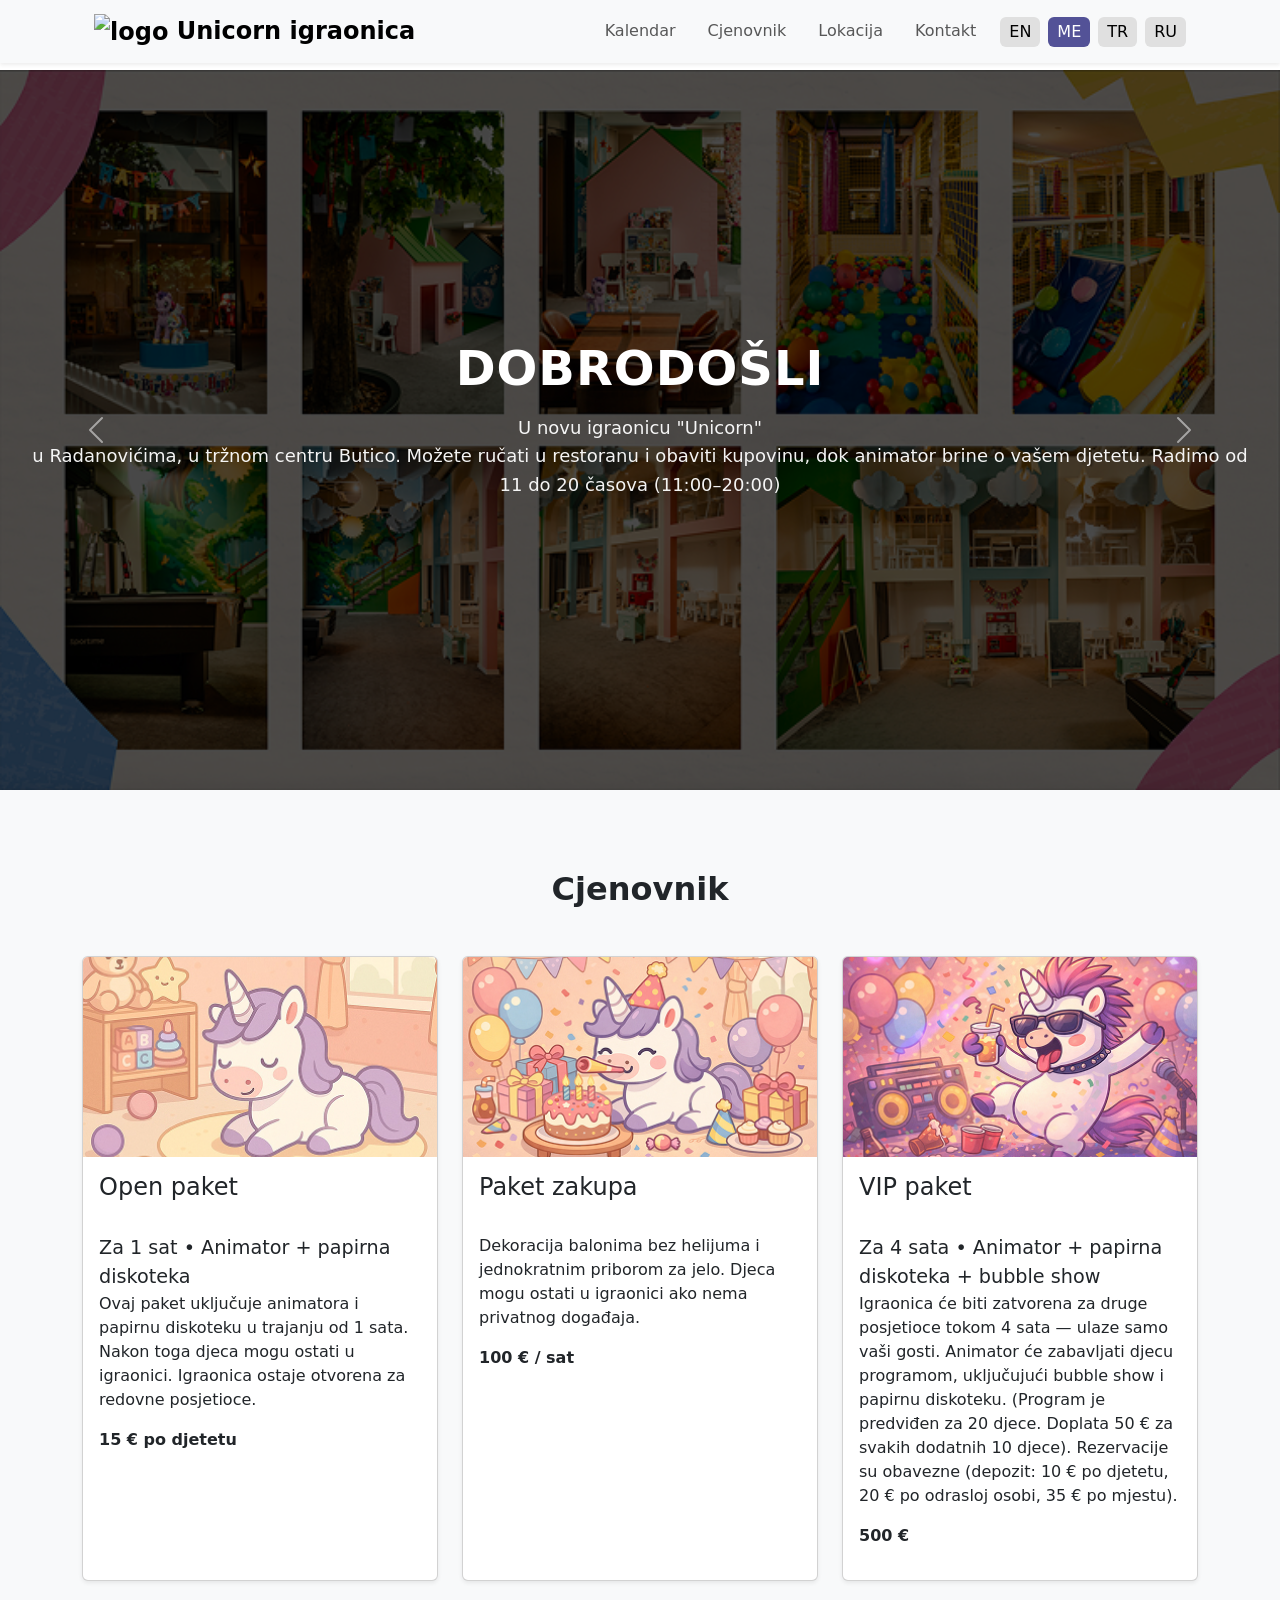
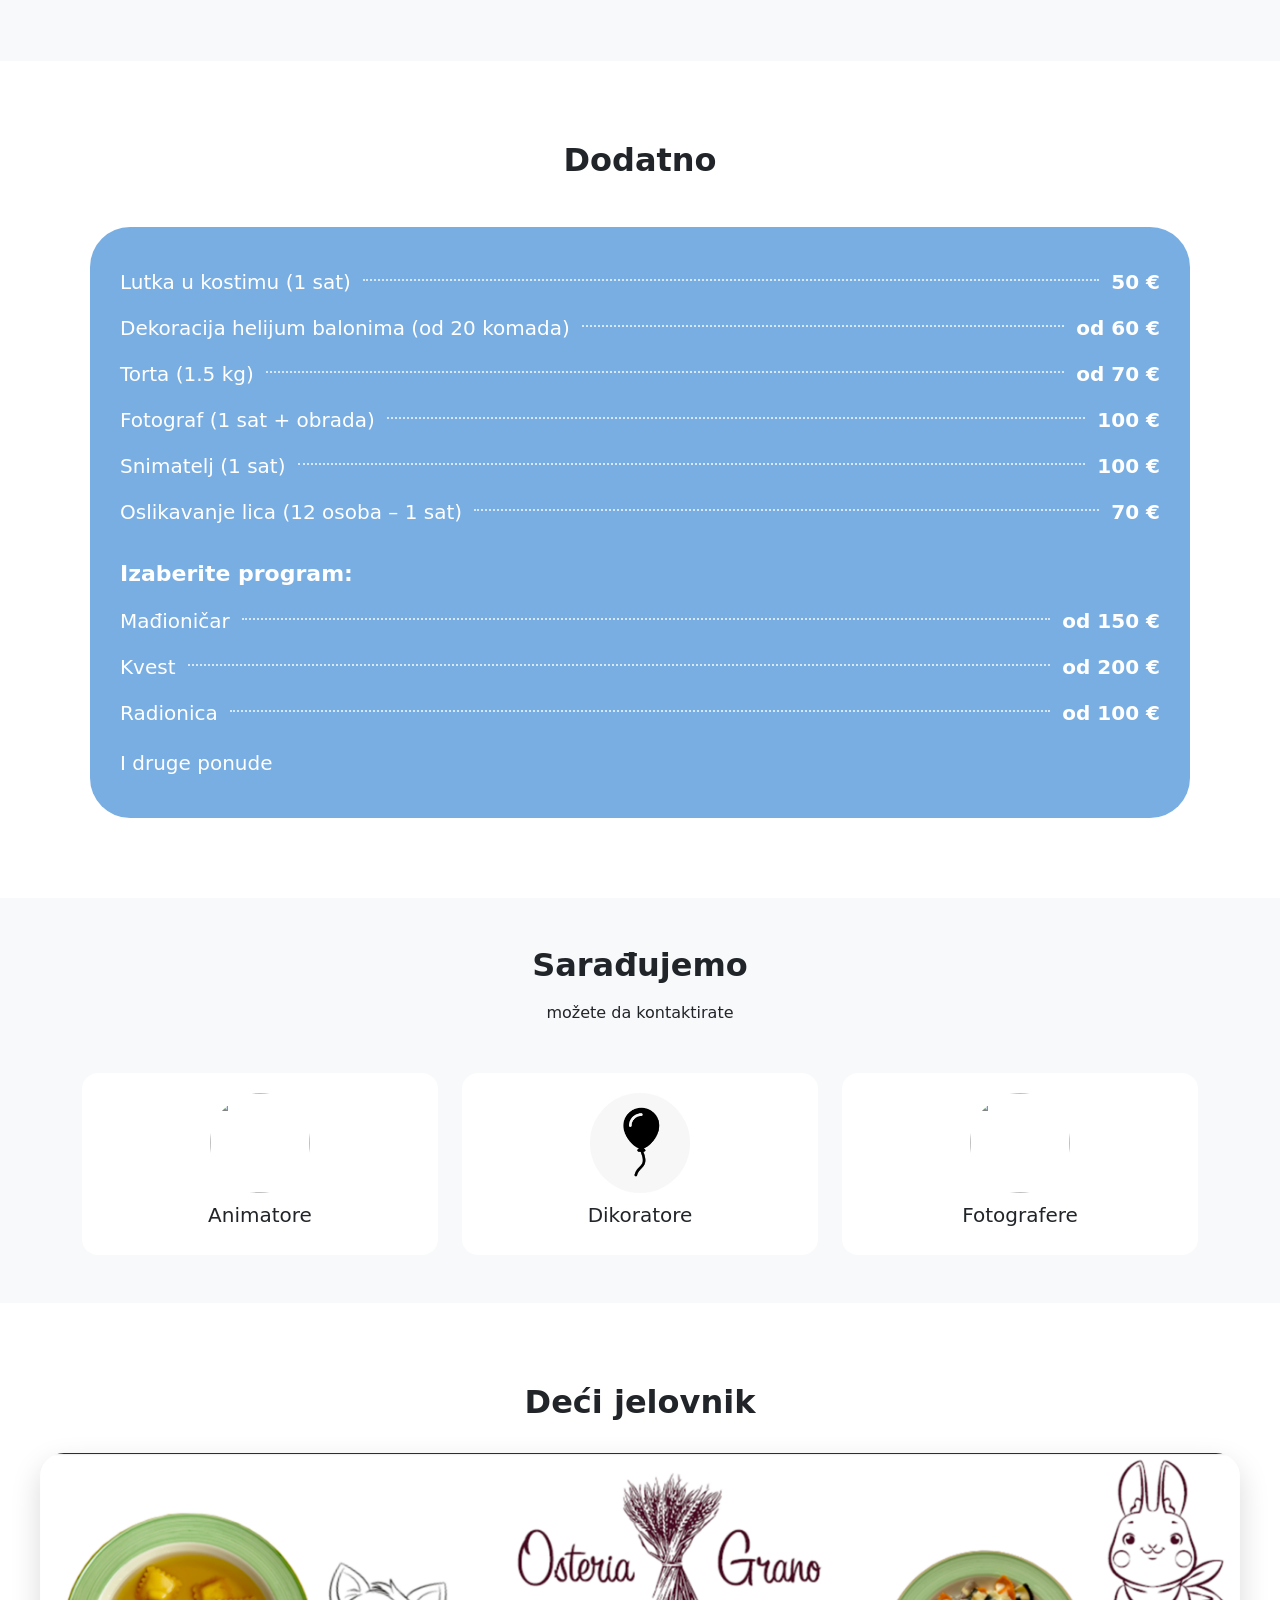
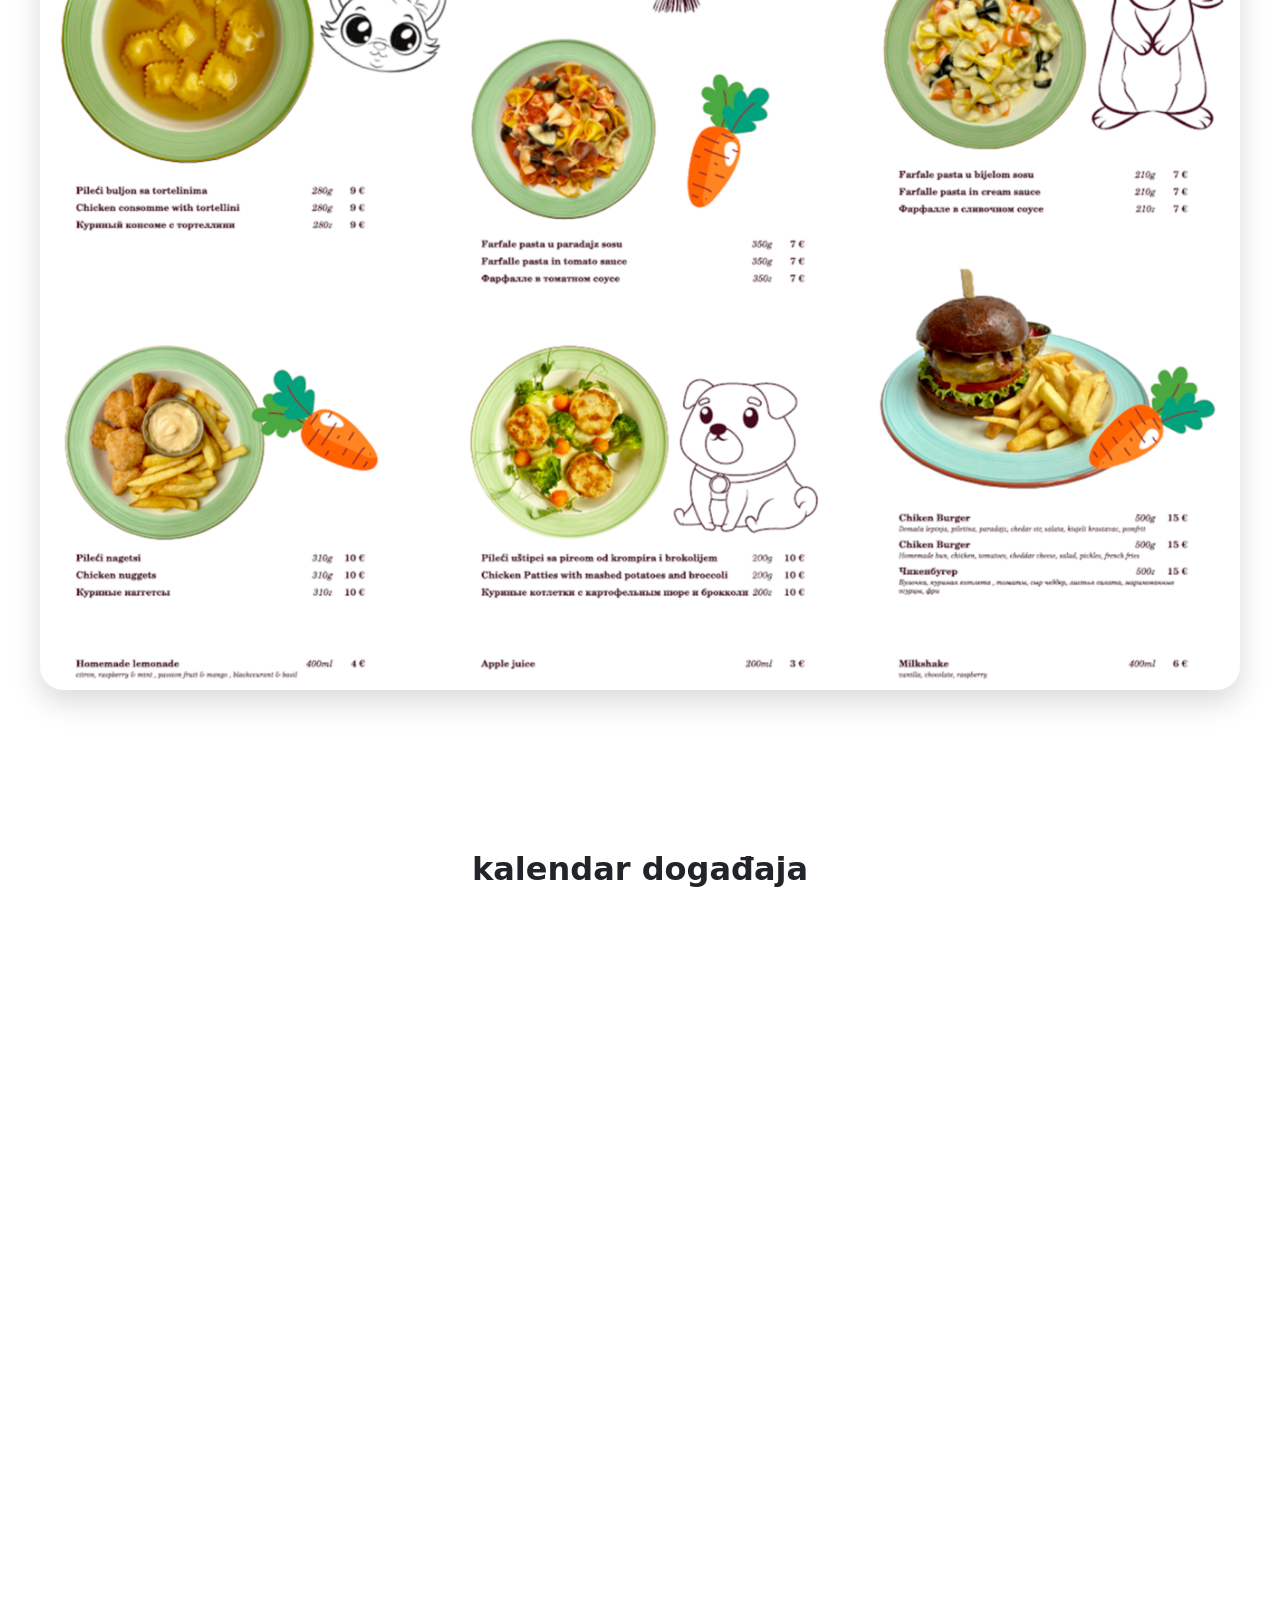
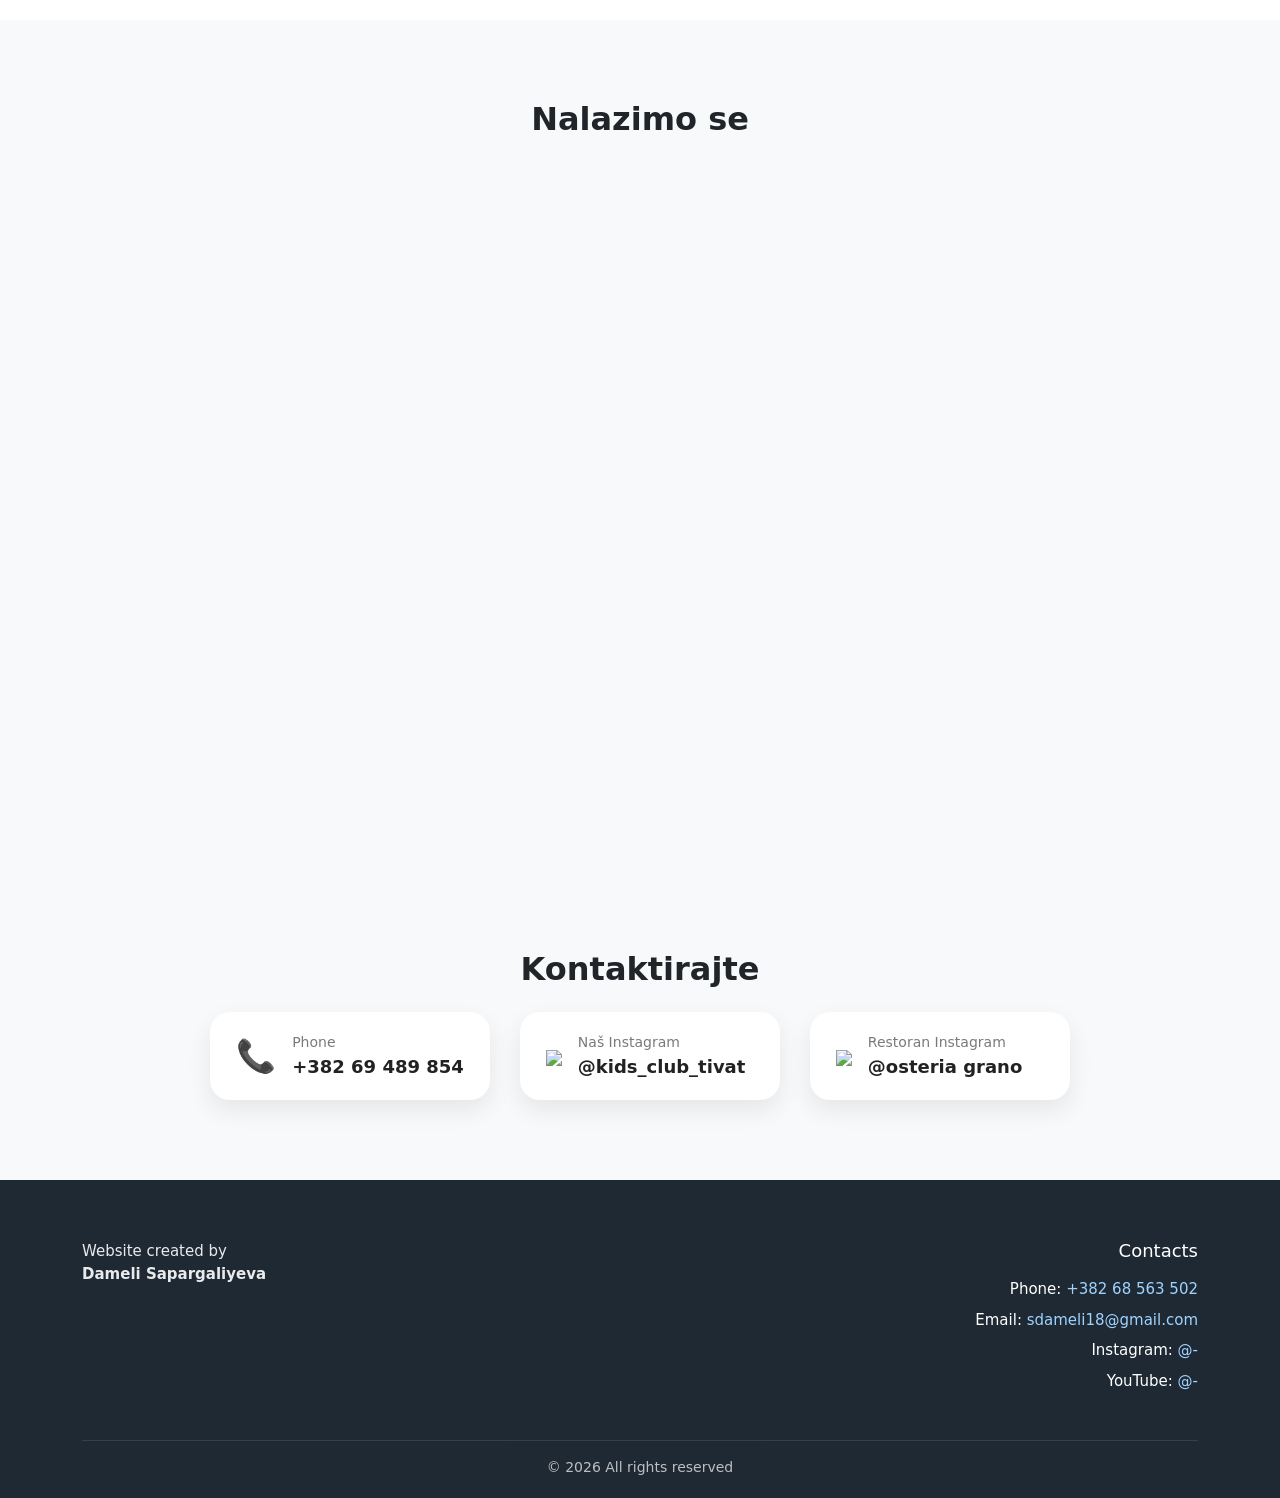
==== commit daedcc85: "../" ====
--- a/languages/me.html
+++ b/languages/me.html
@@ -42,7 +42,7 @@
 <nav class="navbar navbar-expand-lg bg-body-tertiary fixed-top shadow-sm">
   <div class="container px-4">
     <a class="navbar-brand fw-bold fs-4" href="#">
-      <img src="img/unicorn--logo.png" width="50px" alt="logo"> Unicorn igraonica
+      <img src="..img/unicorn--logo.png" width="50px" alt="logo"> Unicorn igraonica
     </a>
 
     <button class="navbar-toggler" type="button" data-bs-toggle="collapse" data-bs-target="#navbarNav">
@@ -83,7 +83,7 @@
   <div class="carousel-inner">
 
     <div class="carousel-item active position-relative">
-      <img src="img/main pictures/roomplay2.jpg" class="d-block w-100" alt="igraonica">
+      <img src="../img/main pictures/roomplay2.jpg" class="d-block w-100" alt="igraonica">
       <!-- DARK OVERLAY -->
       <div class="carousel-overlay"></div>
       <!-- TEXT -->
@@ -100,7 +100,7 @@
 
 
     <div class="carousel-item position-relative">
-      <img src="img/main pictures/img1.jpg" class="d-block w-100" alt="rođendan">
+      <img src="../img/main pictures/img1.jpg" class="d-block w-100" alt="rođendan">
       <div class="carousel-overlay"></div>
       <div class="carousel-caption-custom">
         <h2>Proslave</h2>
@@ -110,7 +110,7 @@
     </div>
 
     <div class="carousel-item position-relative">
-      <img src="img/main pictures/img2.jpg" class="d-block w-100" alt="dijete se igra">
+      <img src="../img/main pictures/img2.jpg" class="d-block w-100" alt="dijete se igra">
       <div class="carousel-overlay"></div>
       <div class="carousel-caption-custom">
         <h2>Kalendar događaja</h2>
@@ -142,7 +142,7 @@
 
       <div class="col-md-4">
         <div class="card price-card h-100 shadow-sm">
-          <img src="img/prices img/img1.jpg" class="card-img-top" alt="rođendan open paket">
+          <img src="../img/prices img/img1.jpg" class="card-img-top" alt="rođendan open paket">
           <div class="card-body">
             <h5 class="card-title pb-4" style="font-size: 1.5em;">Open paket</h5>
               <p class="card-text">
@@ -157,7 +157,7 @@
 
       <div class="col-md-4">
         <div class="card price-card h-100 shadow-sm">
-          <img src="img/prices img/img2.jpg" class="card-img-top" alt="rođendan zakup paket">
+          <img src="../img/prices img/img2.jpg" class="card-img-top" alt="rođendan zakup paket">
           <div class="card-body">
             <h5 class="card-title pb-4" style="font-size: 1.5em;">Paket zakupa</h5>
             <p class="card-text">
@@ -171,7 +171,7 @@
 
       <div class="col-md-4">
         <div class="card price-card h-100 shadow-sm">
-          <img src="img/prices img/img3.jpg" class="card-img-top" alt="vip paket">
+          <img src="../img/prices img/img3.jpg" class="card-img-top" alt="vip paket">
            <div class="card-body">
             <h5 class="card-title pb-4" style="font-size: 1.5em;">VIP paket</h5>
               <p class="card-text">
@@ -281,7 +281,7 @@
           class="category-card"
           data-bs-toggle="collapse"
           data-bs-target="#animators">
-          <img src="img/basketball_248644.png" alt="">
+          <img src="../img/basketball_248644.png" alt="">
           <h5>Animatore</h5>
         </div>
         <div id="animators" class="collapse mt-3">
@@ -302,7 +302,7 @@
               </text>
             </a>
           </svg>
-        <img src="img/Dream_drama.jpg">
+        <img src="../img/Dream_drama.jpg">
       </div>
 
       <!-- ======circle2======= -->
@@ -321,7 +321,7 @@
               </text>
             </a>
           </svg>
-        <img src="/img/Animators_montenegro.jpg">
+        <img src="../img/Animators_montenegro.jpg">
       </div>
 
       <!-- ======circle3======= -->
@@ -339,7 +339,7 @@
               </text>
             </a>
           </svg>
-        <img src="/img/Animator_budva.jpg">
+        <img src="../img/Animator_budva.jpg">
       </div>
 
       <!-- ======circle4======= -->
@@ -357,7 +357,7 @@
               </text>
             </a>
           </svg>
-        <img src="/img/Papa_party.jpg">
+        <img src="../img/Papa_party.jpg">
       </div>
 
       <!-- ======circle5======= -->
@@ -375,7 +375,7 @@
               </text>
             </a>
           </svg>
-        <img src="/img/animator_volshebnitsa.jpg">
+        <img src="../img/animator_volshebnitsa.jpg">
       </div>
 
       <!-- ======circle6======= -->
@@ -393,7 +393,7 @@
               </text>
             </a>
           </svg>
-        <img src="/img/veselov_show.jpg">
+        <img src="../img/veselov_show.jpg">
       </div>
 
       <!-- ======circle7======= -->
@@ -411,7 +411,7 @@
               </text>
             </a>
           </svg>
-        <img src="/img/show_mne.jpg">
+        <img src="../img/show_mne.jpg">
       </div>
 
      </div>
@@ -424,7 +424,7 @@
      class="category-card"
      data-bs-toggle="collapse"
      data-bs-target="#decorators">
-     <img src="img/icon-decor.png" alt="">
+     <img src="../img/icon-decor.png" alt="">
      <h5>Dikoratore</h5>
   </div>
 
@@ -445,7 +445,7 @@
               </text>
             </a>
           </svg>
-        <img src="/img/bom-naloni.jpg">
+        <img src="../img/bom-naloni.jpg">
       </div>
       <!-- ======circle2======= -->
       <div class="circle-item">
@@ -462,7 +462,7 @@
               </text>
             </a>
           </svg>
-        <img src="img/decor_symphony.jpg">
+        <img src="../img/decor_symphony.jpg">
       </div>
       <!-- ======circle3======= -->
           <div class="circle-item">
@@ -479,7 +479,7 @@
                   </text>
                 </a>
               </svg>
-            <img src="img/cake dora.jpg">
+            <img src="../img/cake dora.jpg">
           </div>
           
           <!-- ======circle4======= -->
@@ -497,7 +497,7 @@
                   </text>
                 </a>
               </svg>
-            <img src="img/happy balloons.jpg">
+            <img src="../img/happy balloons.jpg">
           </div>
 
           <!-- ======circle5======= -->
@@ -515,7 +515,7 @@
                     </text>
                   </a>
                 </svg>
-              <img src="img/tatiana cake.jpg">
+              <img src="../img/tatiana cake.jpg">
             </div>
 
             <!-- ======circle6======= -->
@@ -533,7 +533,7 @@
                   </text>
                 </a>
               </svg>
-            <img src="img/flower shop talija.jpg">
+            <img src="../img/flower shop talija.jpg">
           </div>
 
           </div>
@@ -567,7 +567,7 @@
                       </text>
                     </a>
                   </svg>
-                <img src="img/vadim blahoveshchenskii.jpg">
+                <img src="../img/vadim blahoveshchenskii.jpg">
               </div>
 
               <!-- ======circle2======= -->
@@ -585,7 +585,7 @@
                         </text>
                       </a>
                     </svg>
-                  <img src="img/photografer budva tivat kotor.jpg">
+                  <img src="../img/photografer budva tivat kotor.jpg">
                 </div>
 
                 <!-- ======circle3======= -->
@@ -603,7 +603,7 @@
                     </text>
                   </a>
                 </svg>
-              <img src="img/liosha novikov.jpg">
+              <img src="../img/liosha novikov.jpg">
             </div>
           </div>
         </div>
@@ -625,7 +625,7 @@
     <h2 class="menu-title">Deći jelovnik</h2>
 
     <img 
-      src="img/menu.jpg"
+      src="../img/menu.jpg"
       alt="Menu"
       class="menu-img"
     >
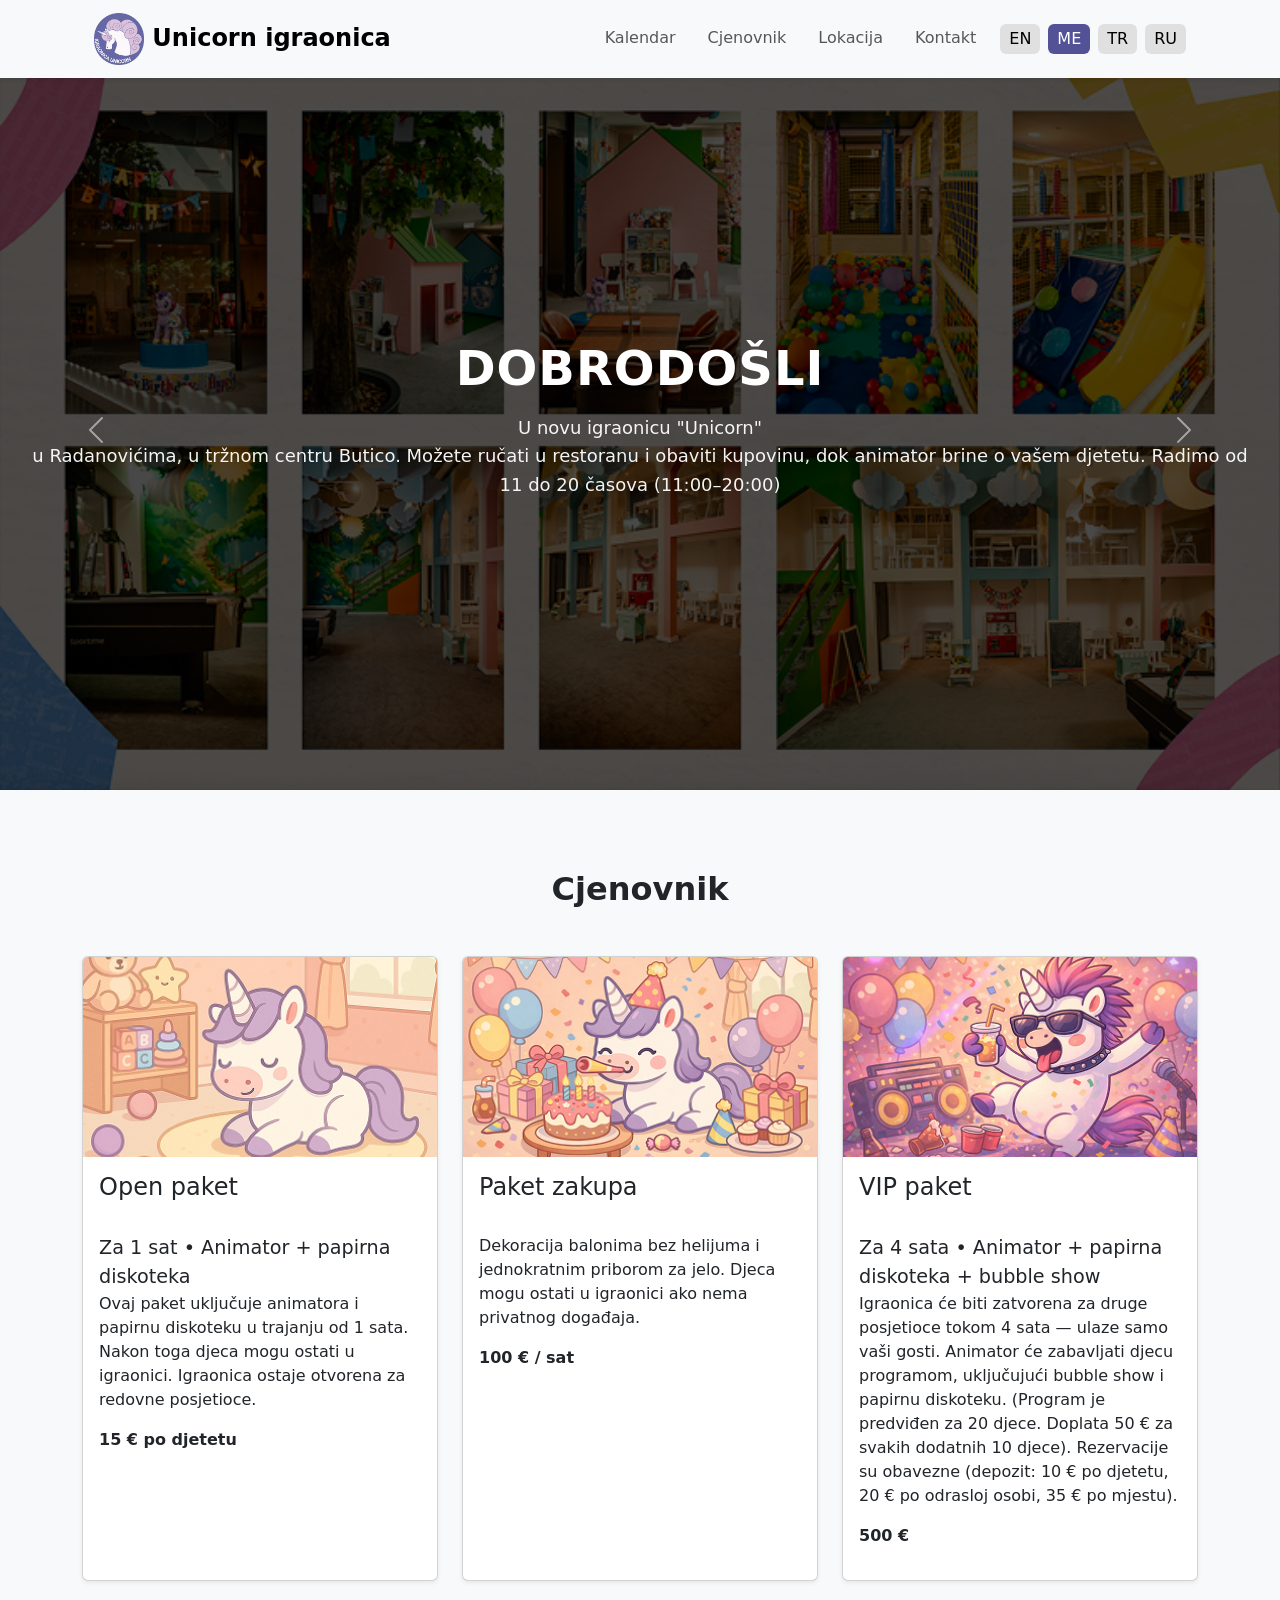
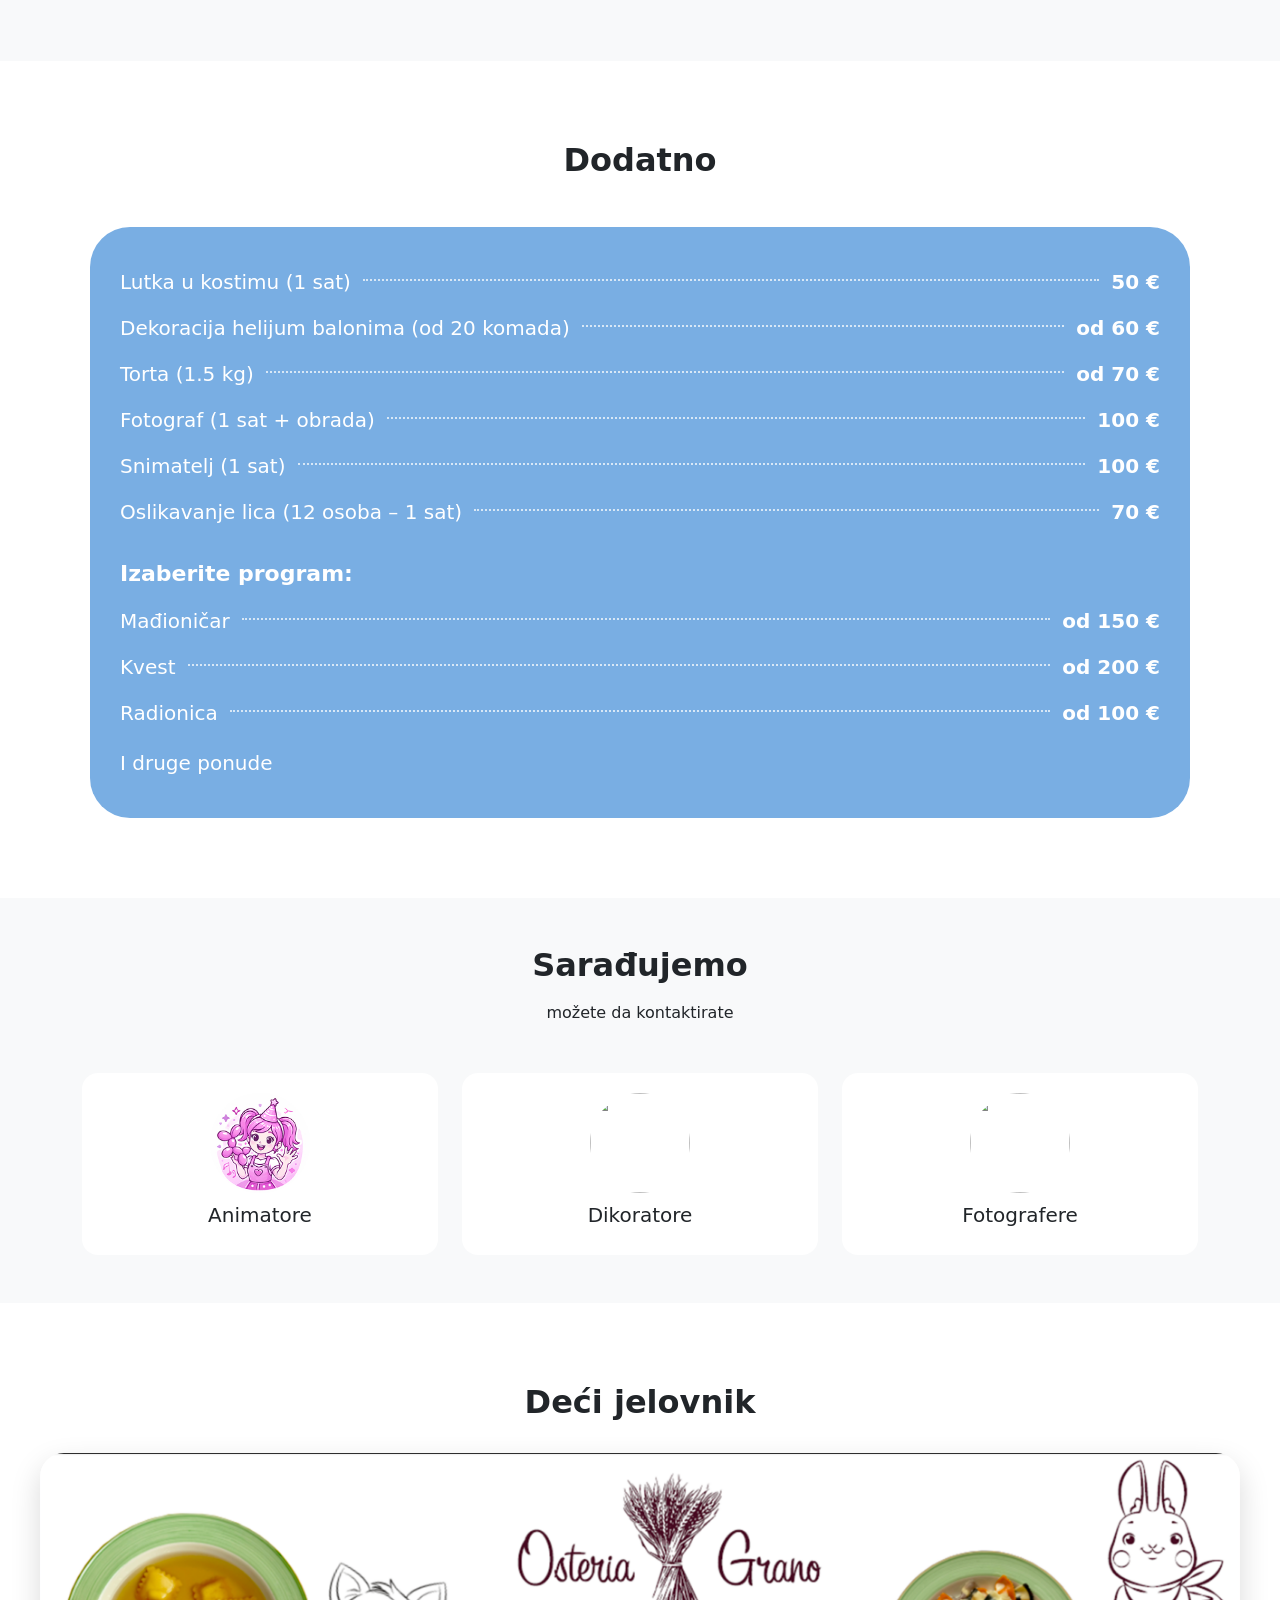
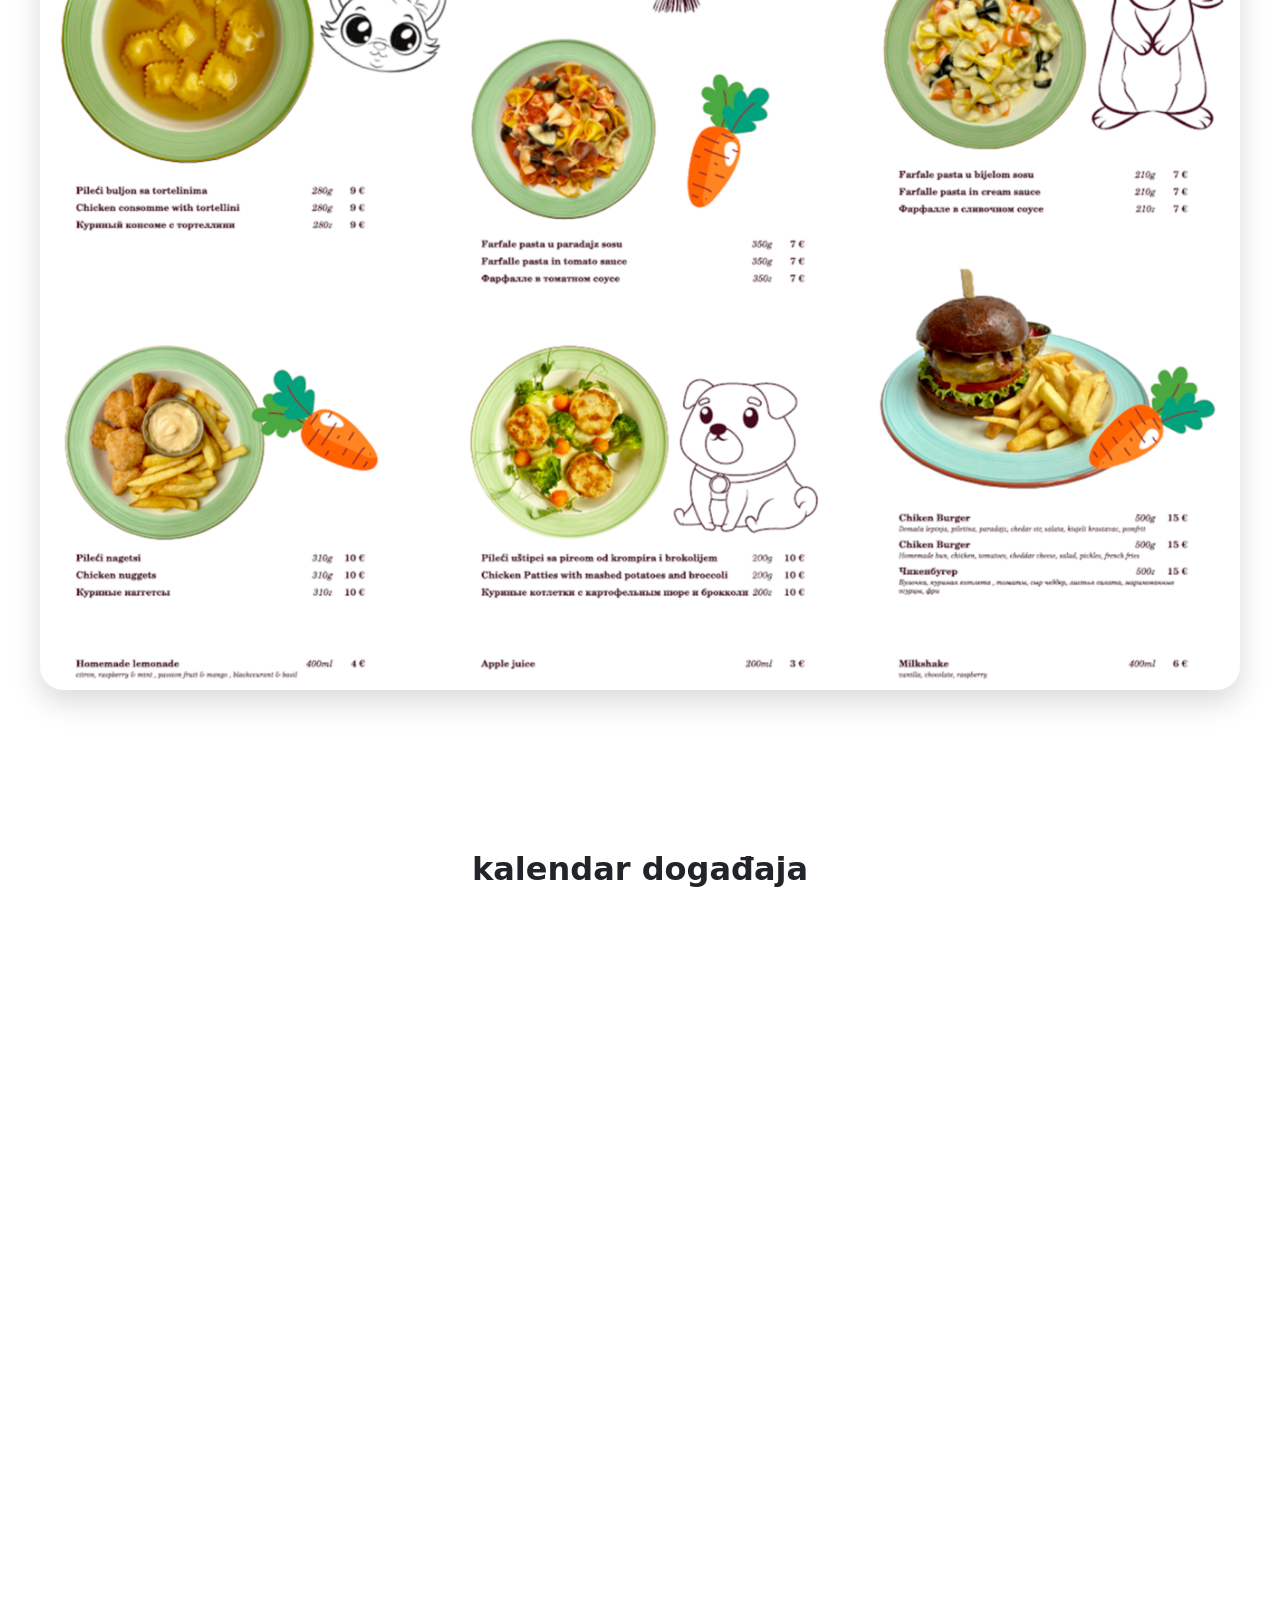
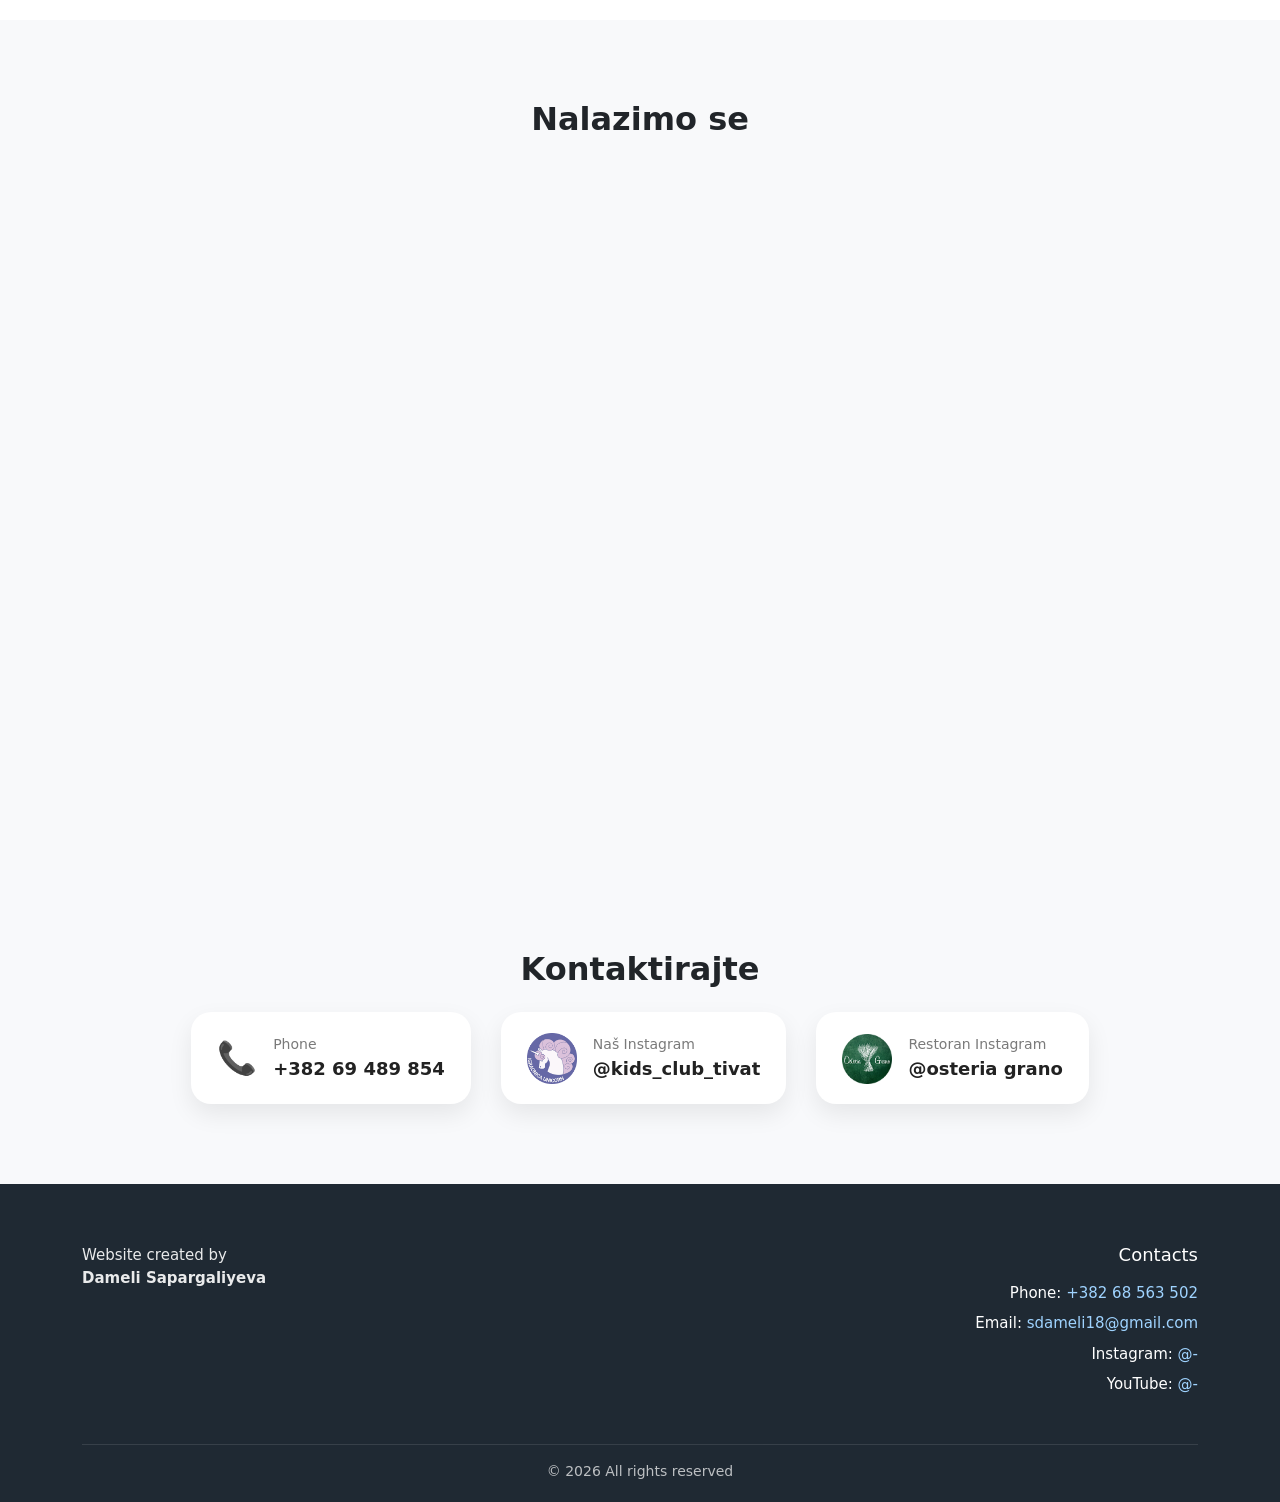
==== commit 613fbe76: "ok" ====
--- a/languages/me.html
+++ b/languages/me.html
@@ -9,7 +9,7 @@
   <meta name="description" content="Playroom for kids in Radanovichi">
 
 
-  <link rel="icon" href="favicon.png" type="image/png">
+  <link rel="icon" href="../favicon.png" type="image/png">
 
   <!-- Bootstrap CSS -->
   <link href="https://cdn.jsdelivr.net/npm/bootstrap@5.3.2/dist/css/bootstrap.min.css" rel="stylesheet">
@@ -42,7 +42,7 @@
 <nav class="navbar navbar-expand-lg bg-body-tertiary fixed-top shadow-sm">
   <div class="container px-4">
     <a class="navbar-brand fw-bold fs-4" href="#">
-      <img src="..img/unicorn--logo.png" width="50px" alt="logo"> Unicorn igraonica
+      <img src="../img/unicorn--logo.png" width="50px" alt="logo"> Unicorn igraonica
     </a>
 
     <button class="navbar-toggler" type="button" data-bs-toggle="collapse" data-bs-target="#navbarNav">
@@ -281,7 +281,7 @@
           class="category-card"
           data-bs-toggle="collapse"
           data-bs-target="#animators">
-          <img src="../img/basketball_248644.png" alt="">
+          <img src="../img/icon-animet.jpg" alt="">
           <h5>Animatore</h5>
         </div>
         <div id="animators" class="collapse mt-3">
@@ -424,7 +424,7 @@
      class="category-card"
      data-bs-toggle="collapse"
      data-bs-target="#decorators">
-     <img src="../img/icon-decor.png" alt="">
+     <img src="../img/img/icon-decor.jpg" alt="">
      <h5>Dikoratore</h5>
   </div>
 
@@ -546,7 +546,7 @@
           class="category-card"
           data-bs-toggle="collapse"
           data-bs-target="#photographers">
-          <img src="img/icon-photo.png">
+          <img src="img/icon-photo.jpg">
           <h5>Fotografere</h5>
         </div>
 
@@ -681,7 +681,7 @@
       <!-- INSTAGRAM -->
       <a href="https://www.instagram.com/kids_club_tivat" target="_blank" class="contact-item">
         <div class="icon">
-          <img src="img/unicorn--logo.png" width="50px">
+          <img src="../img/unicorn--logo.png" width="50px">
         </div>
         <div class="text">
           <span class="label">Naš Instagram</span>
@@ -692,7 +692,7 @@
       <!-- INSTAGRAM RESTORANT -->
       <a href="https://www.instagram.com/osteriagrano.me/" target="_blank" class="contact-item">
         <div class="icon">
-          <img src="img/logo-restorant.png" width="50px">
+          <img src="../img/logo-restorant.png" width="50px">
         </div>
         <div class="text">
           <span class="label">Restoran Instagram</span>
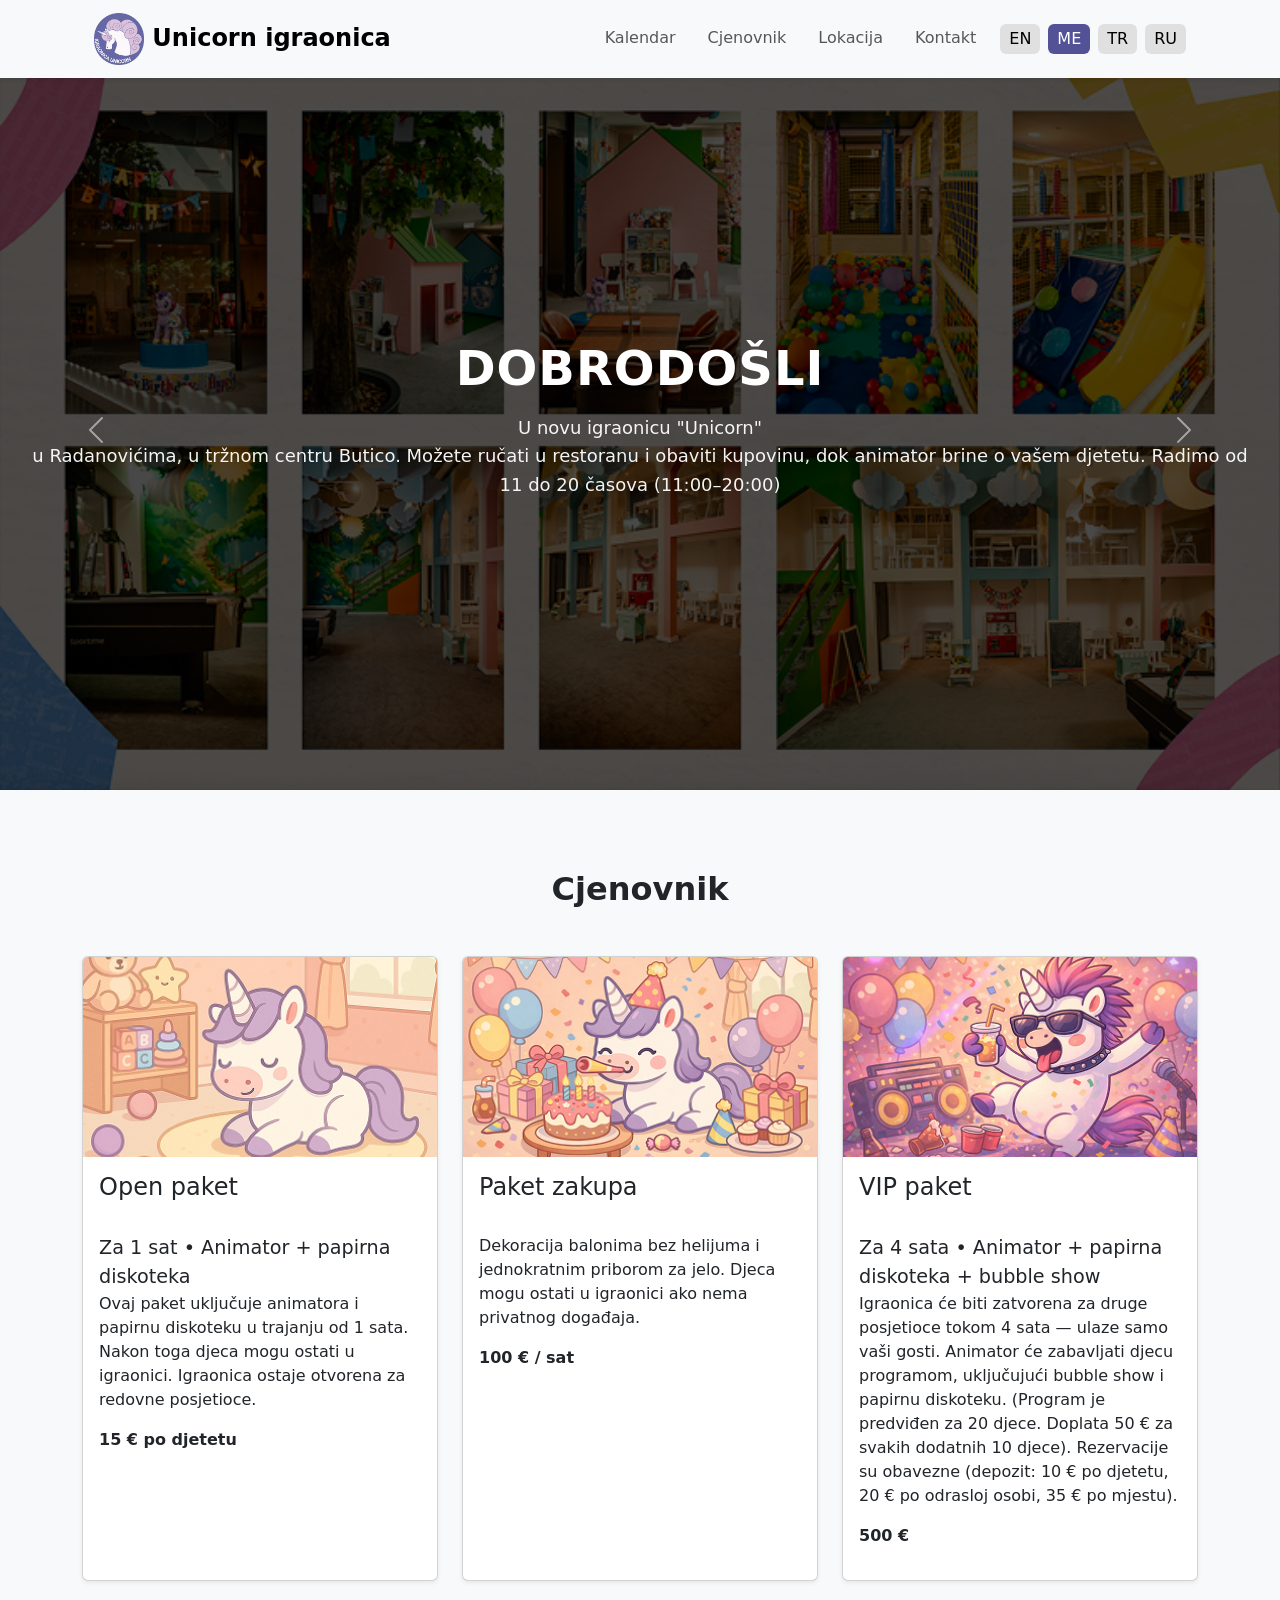
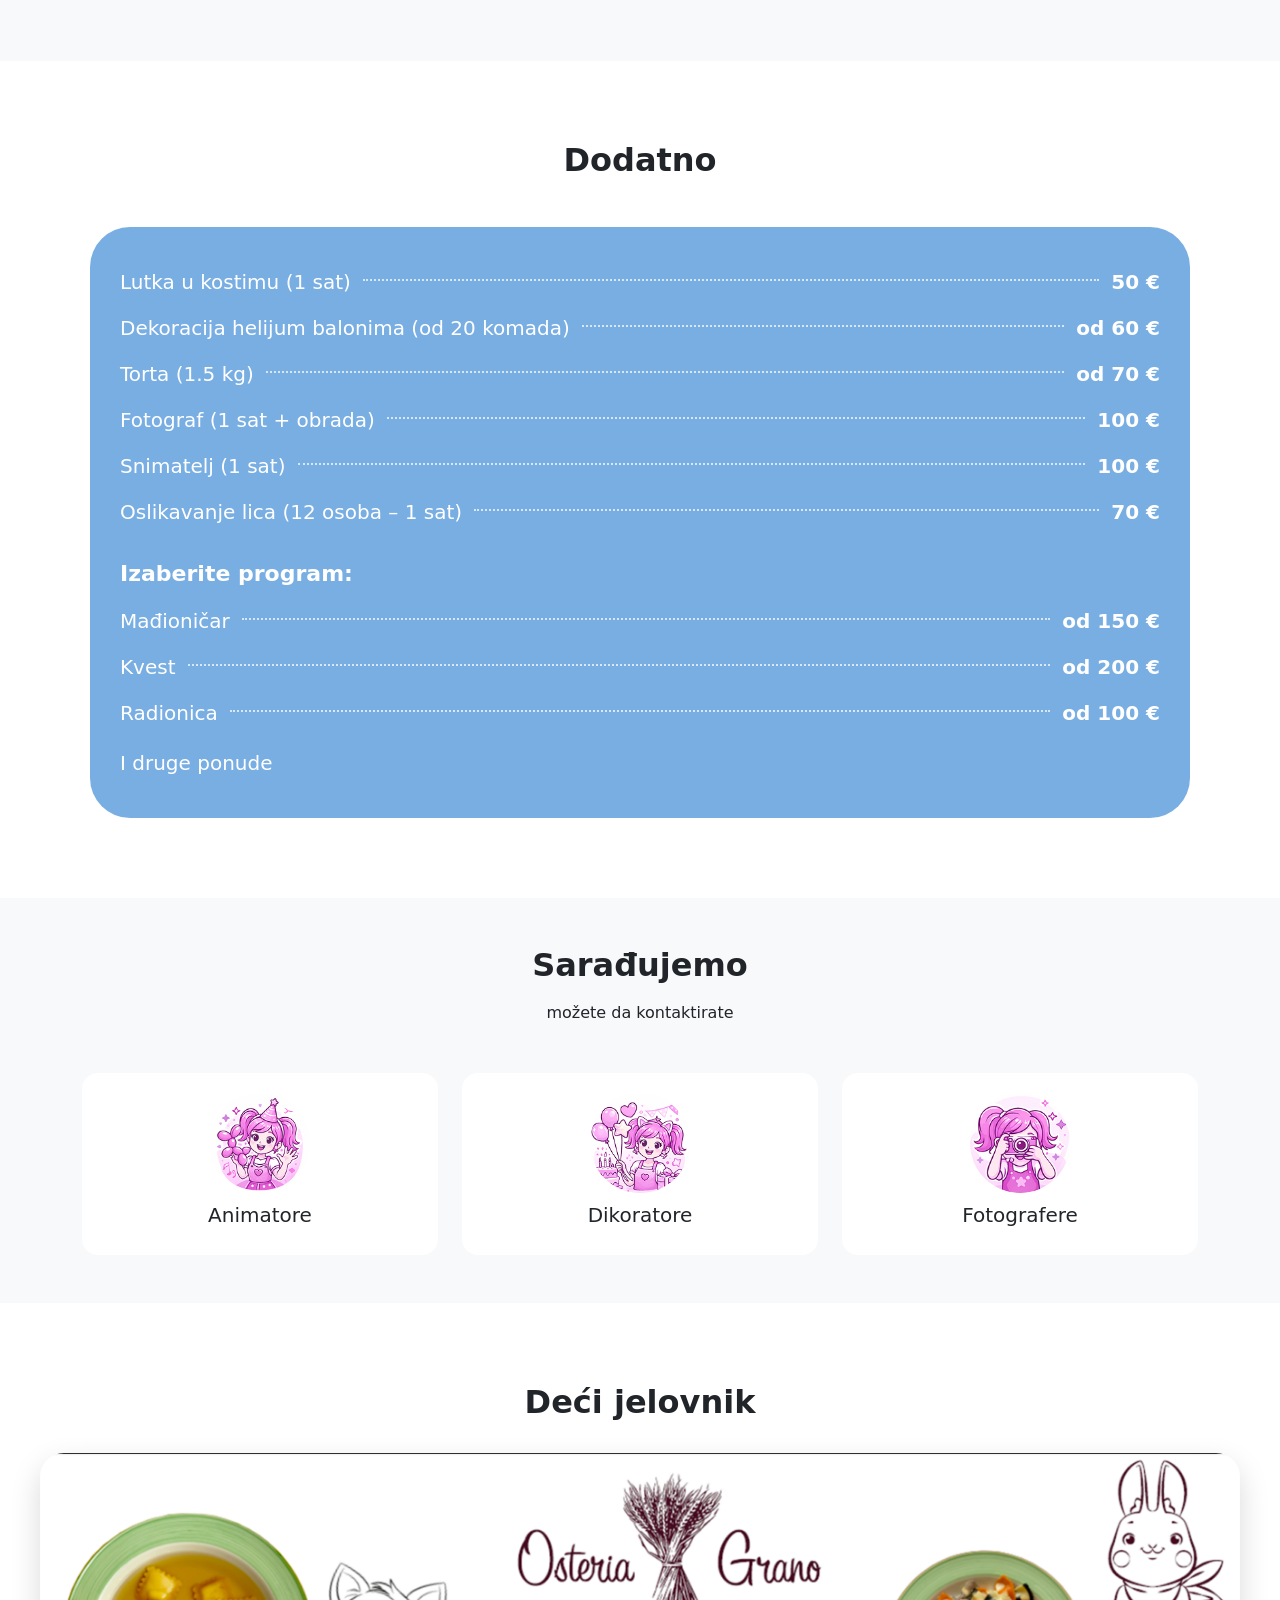
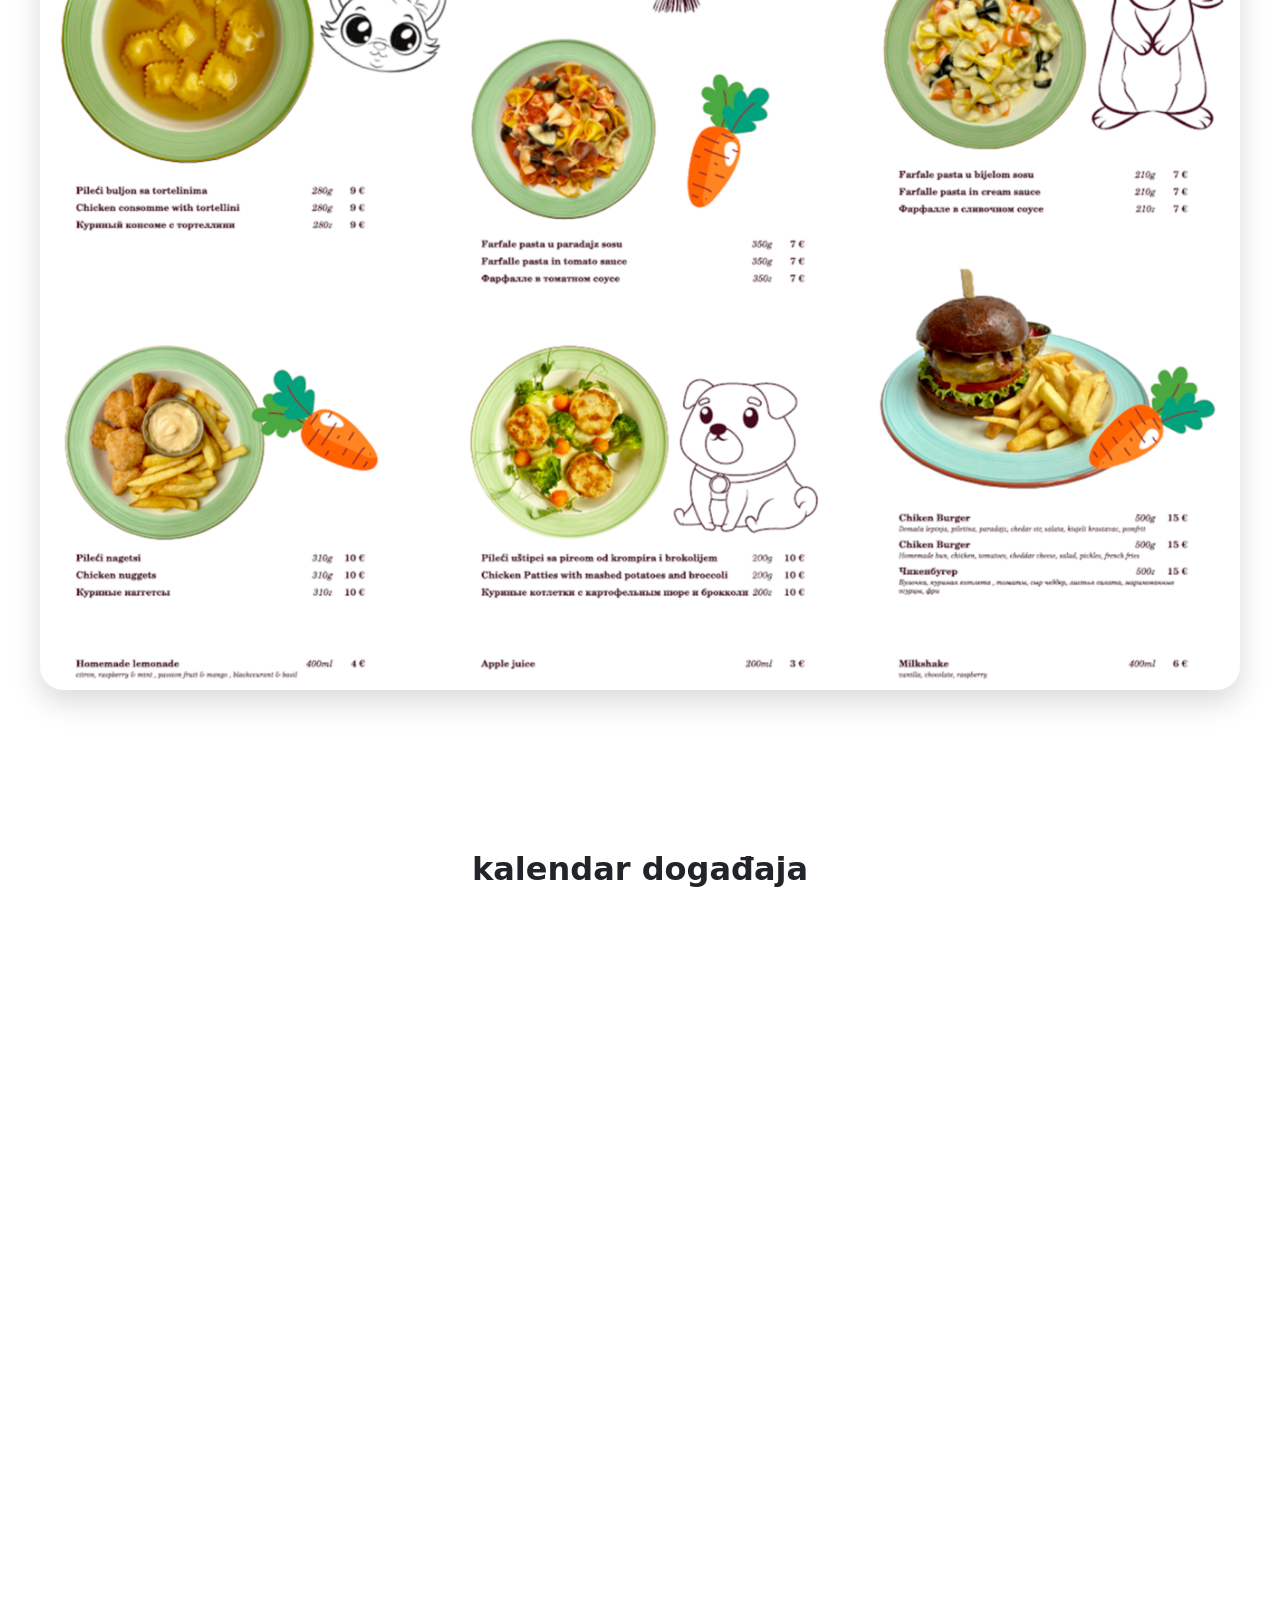
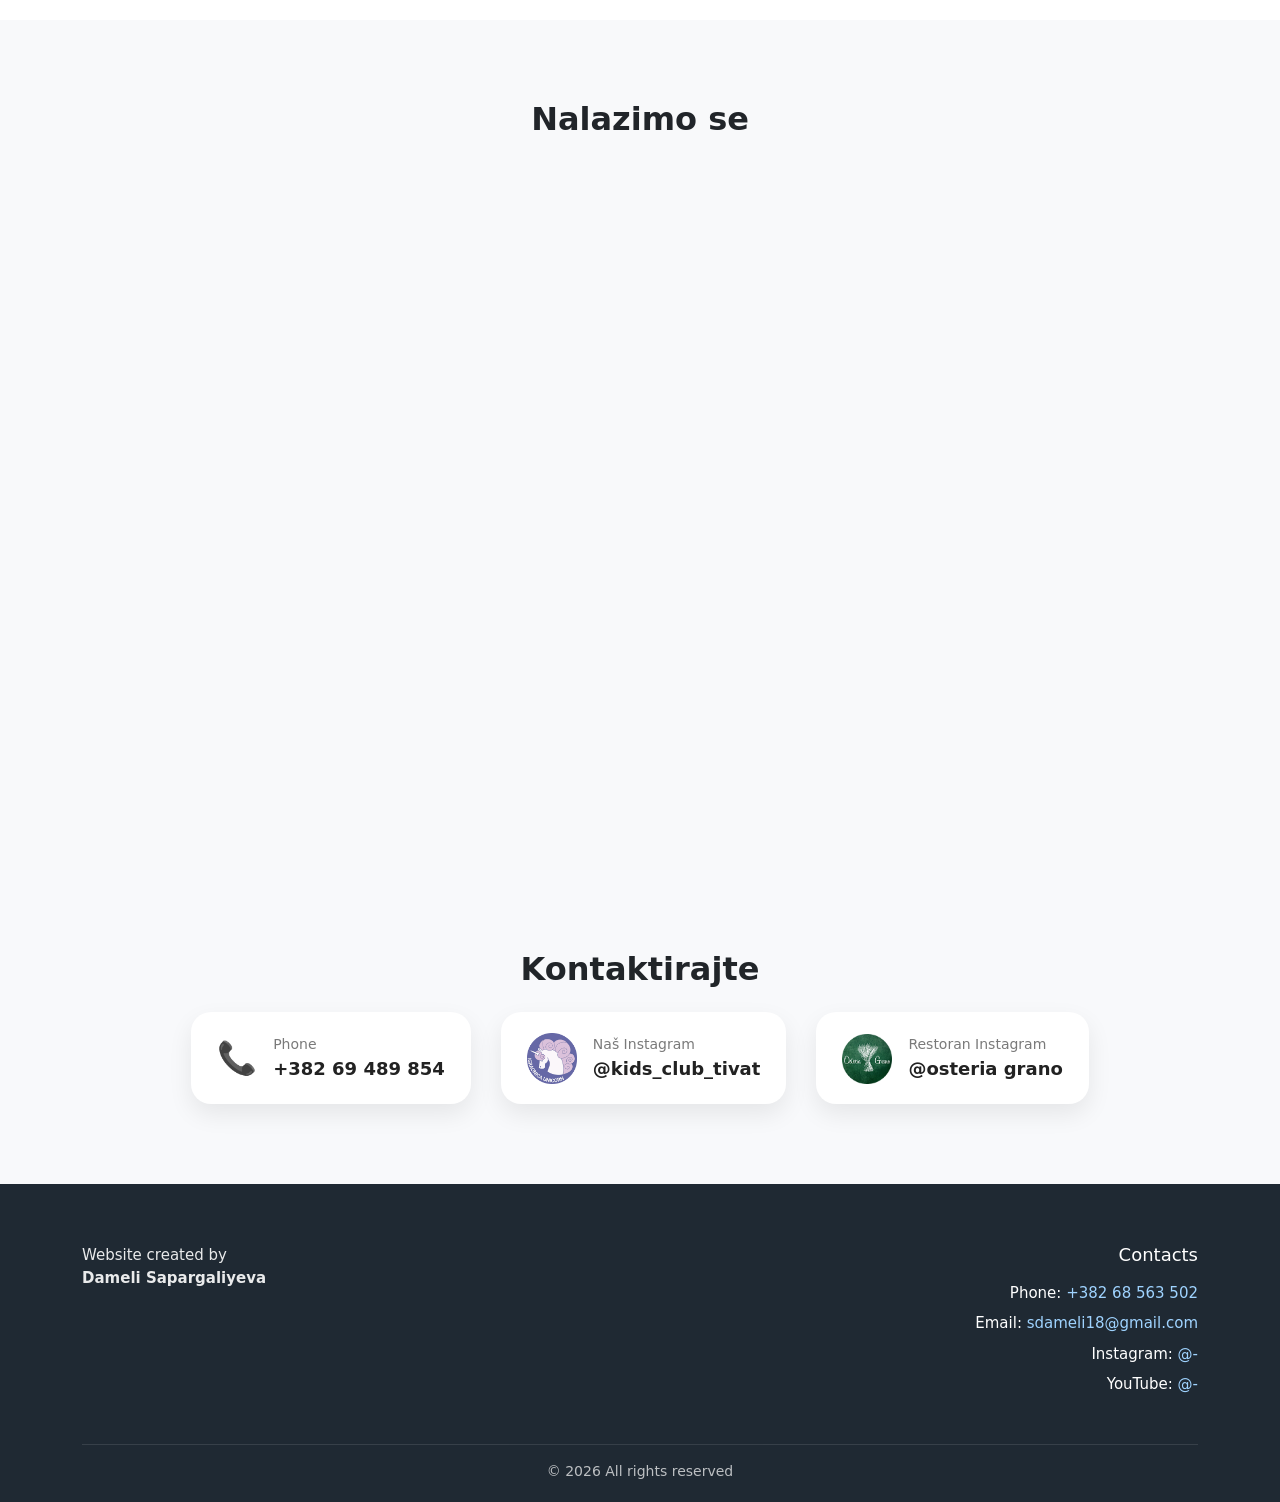
==== commit 9bf9d061: "okok" ====
--- a/languages/me.html
+++ b/languages/me.html
@@ -424,7 +424,7 @@
      class="category-card"
      data-bs-toggle="collapse"
      data-bs-target="#decorators">
-     <img src="../img/img/icon-decor.jpg" alt="">
+     <img src="../img/icon-decor.jpg" alt="">
      <h5>Dikoratore</h5>
   </div>
 
@@ -546,7 +546,7 @@
           class="category-card"
           data-bs-toggle="collapse"
           data-bs-target="#photographers">
-          <img src="img/icon-photo.jpg">
+          <img src="../img/icon-photo.jpg">
           <h5>Fotografere</h5>
         </div>
 
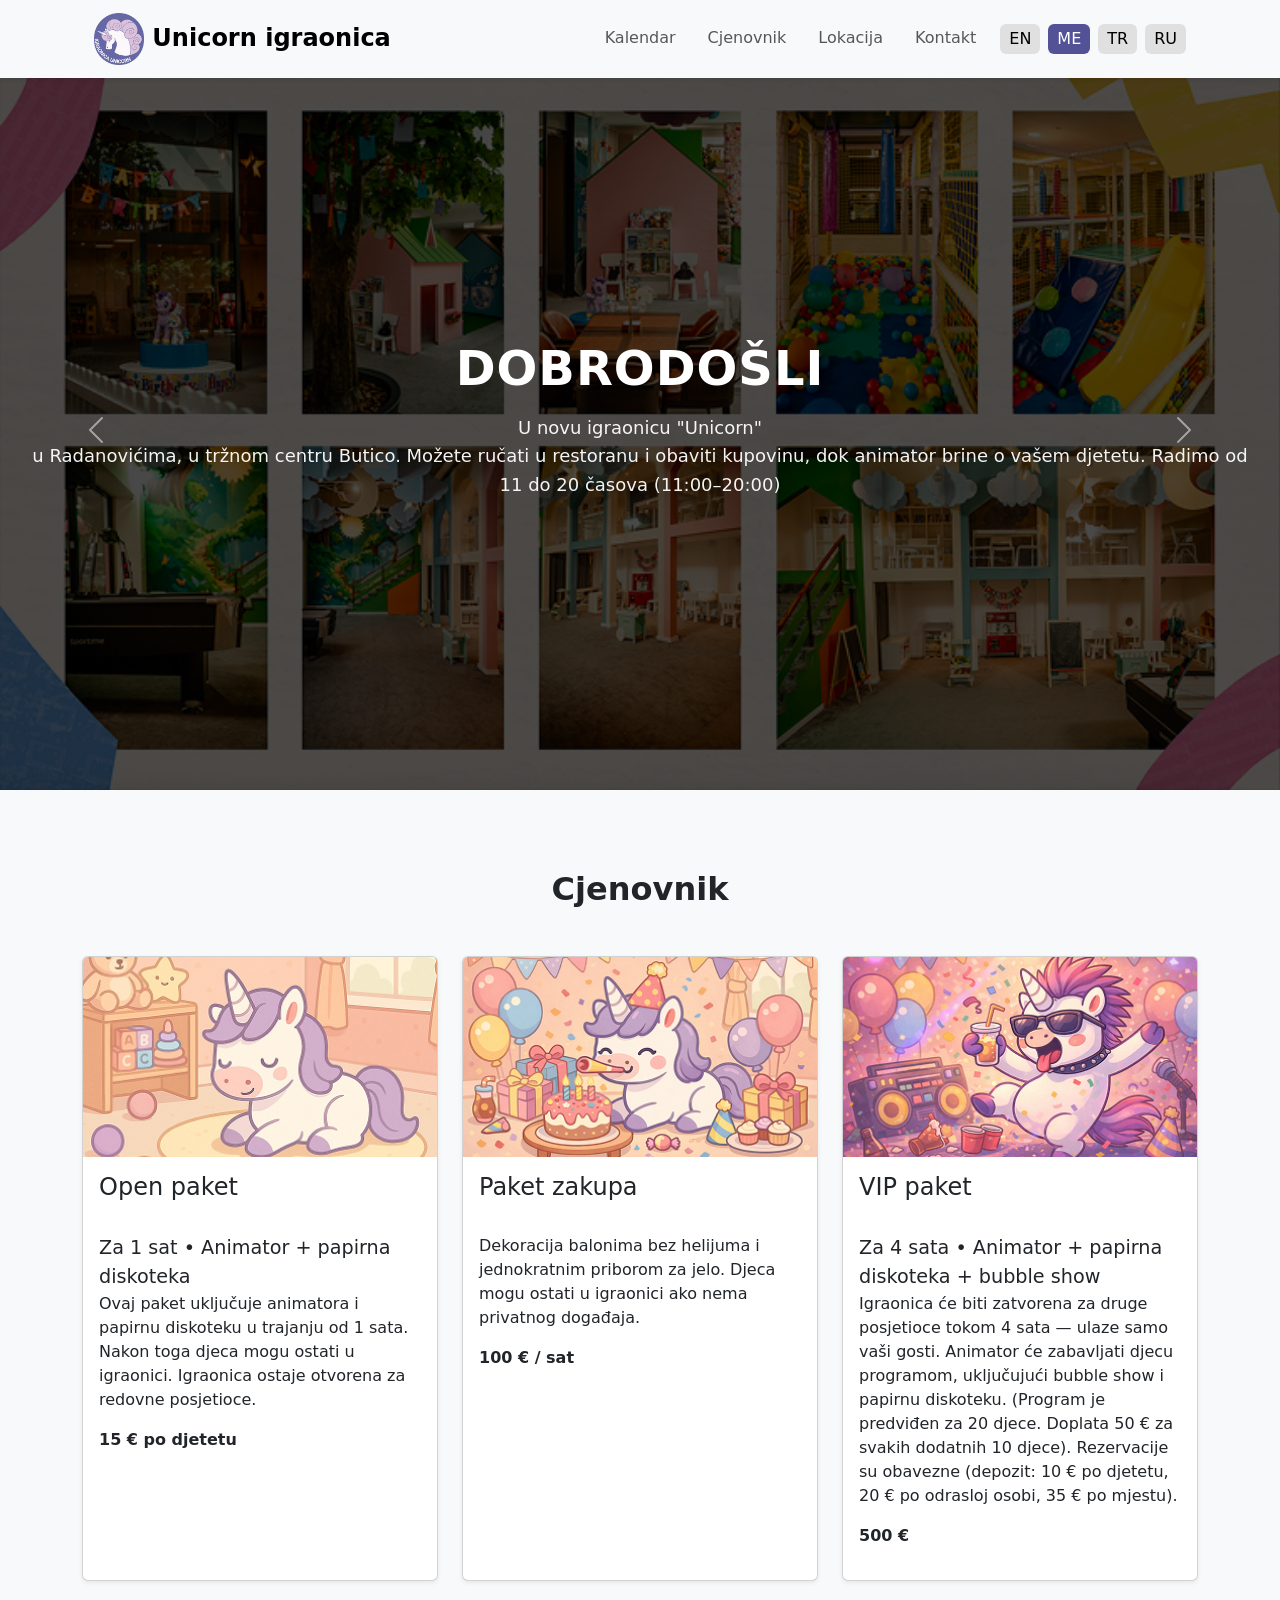
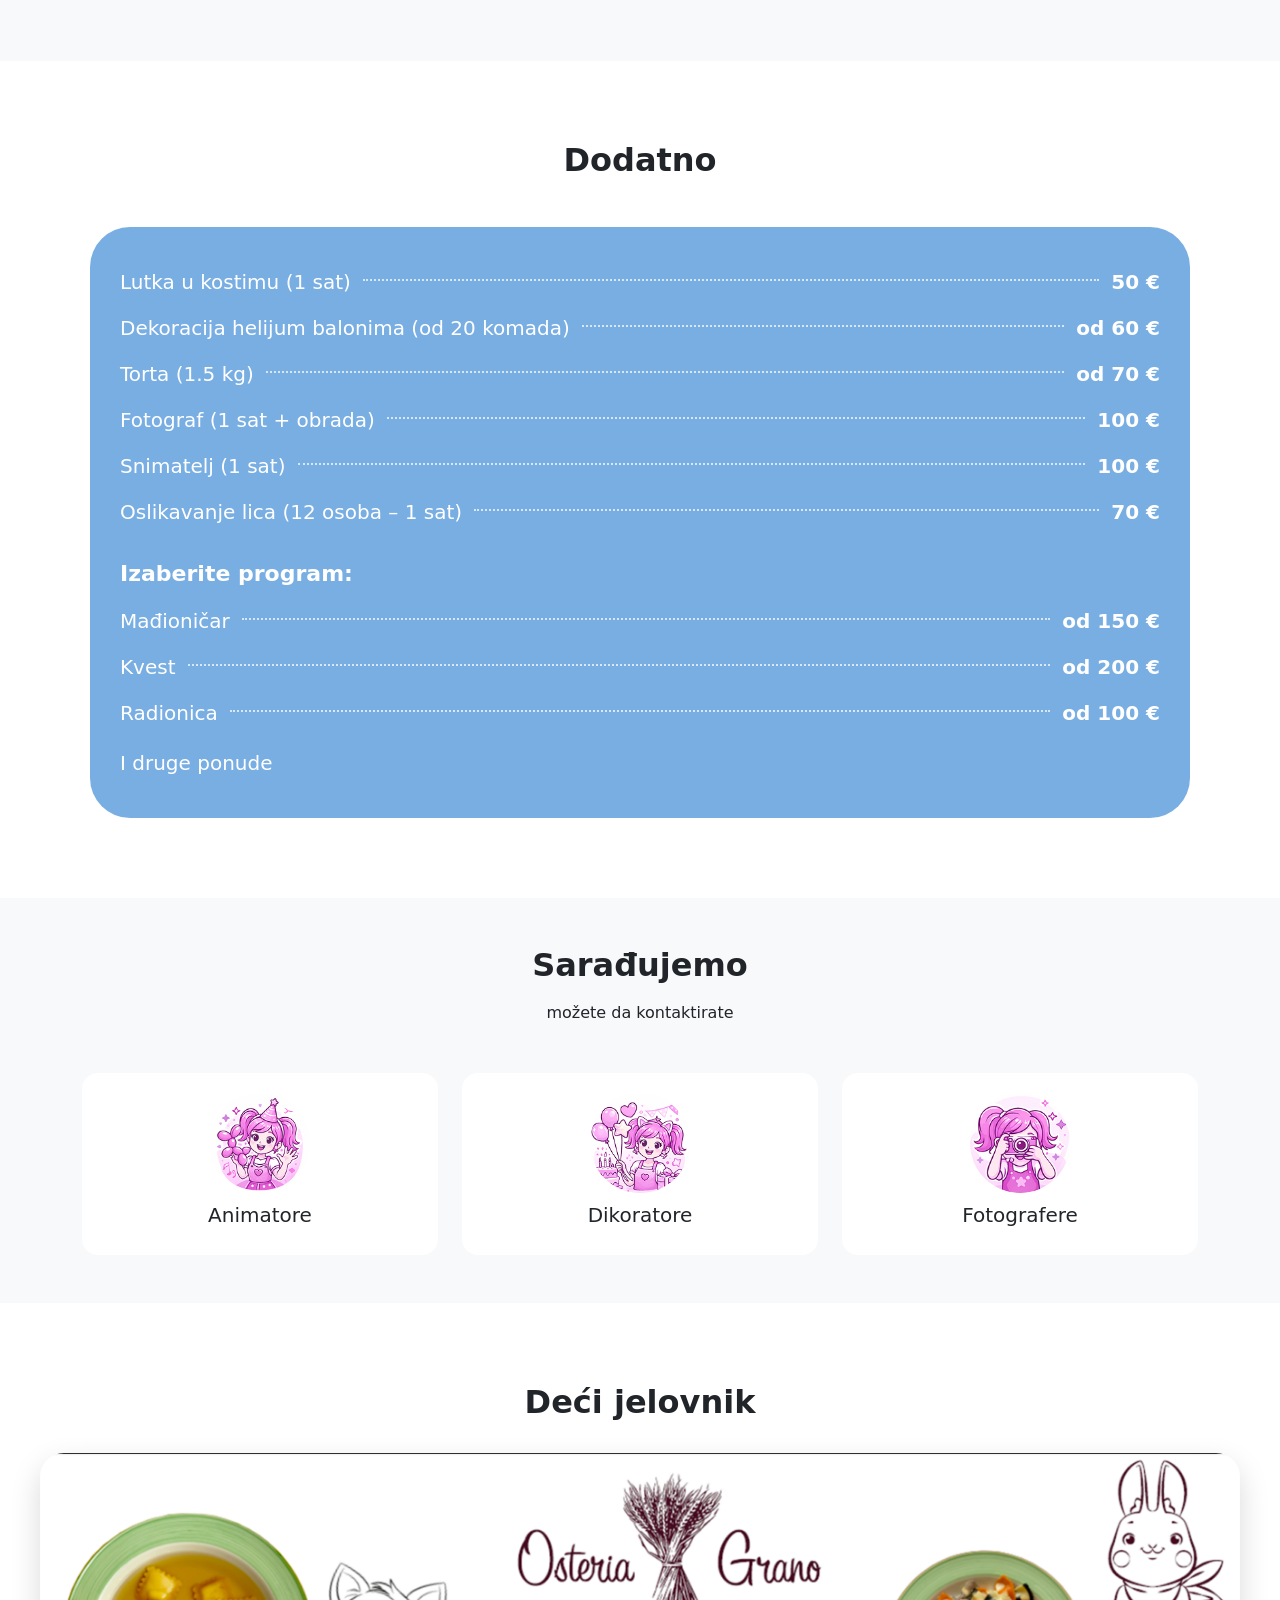
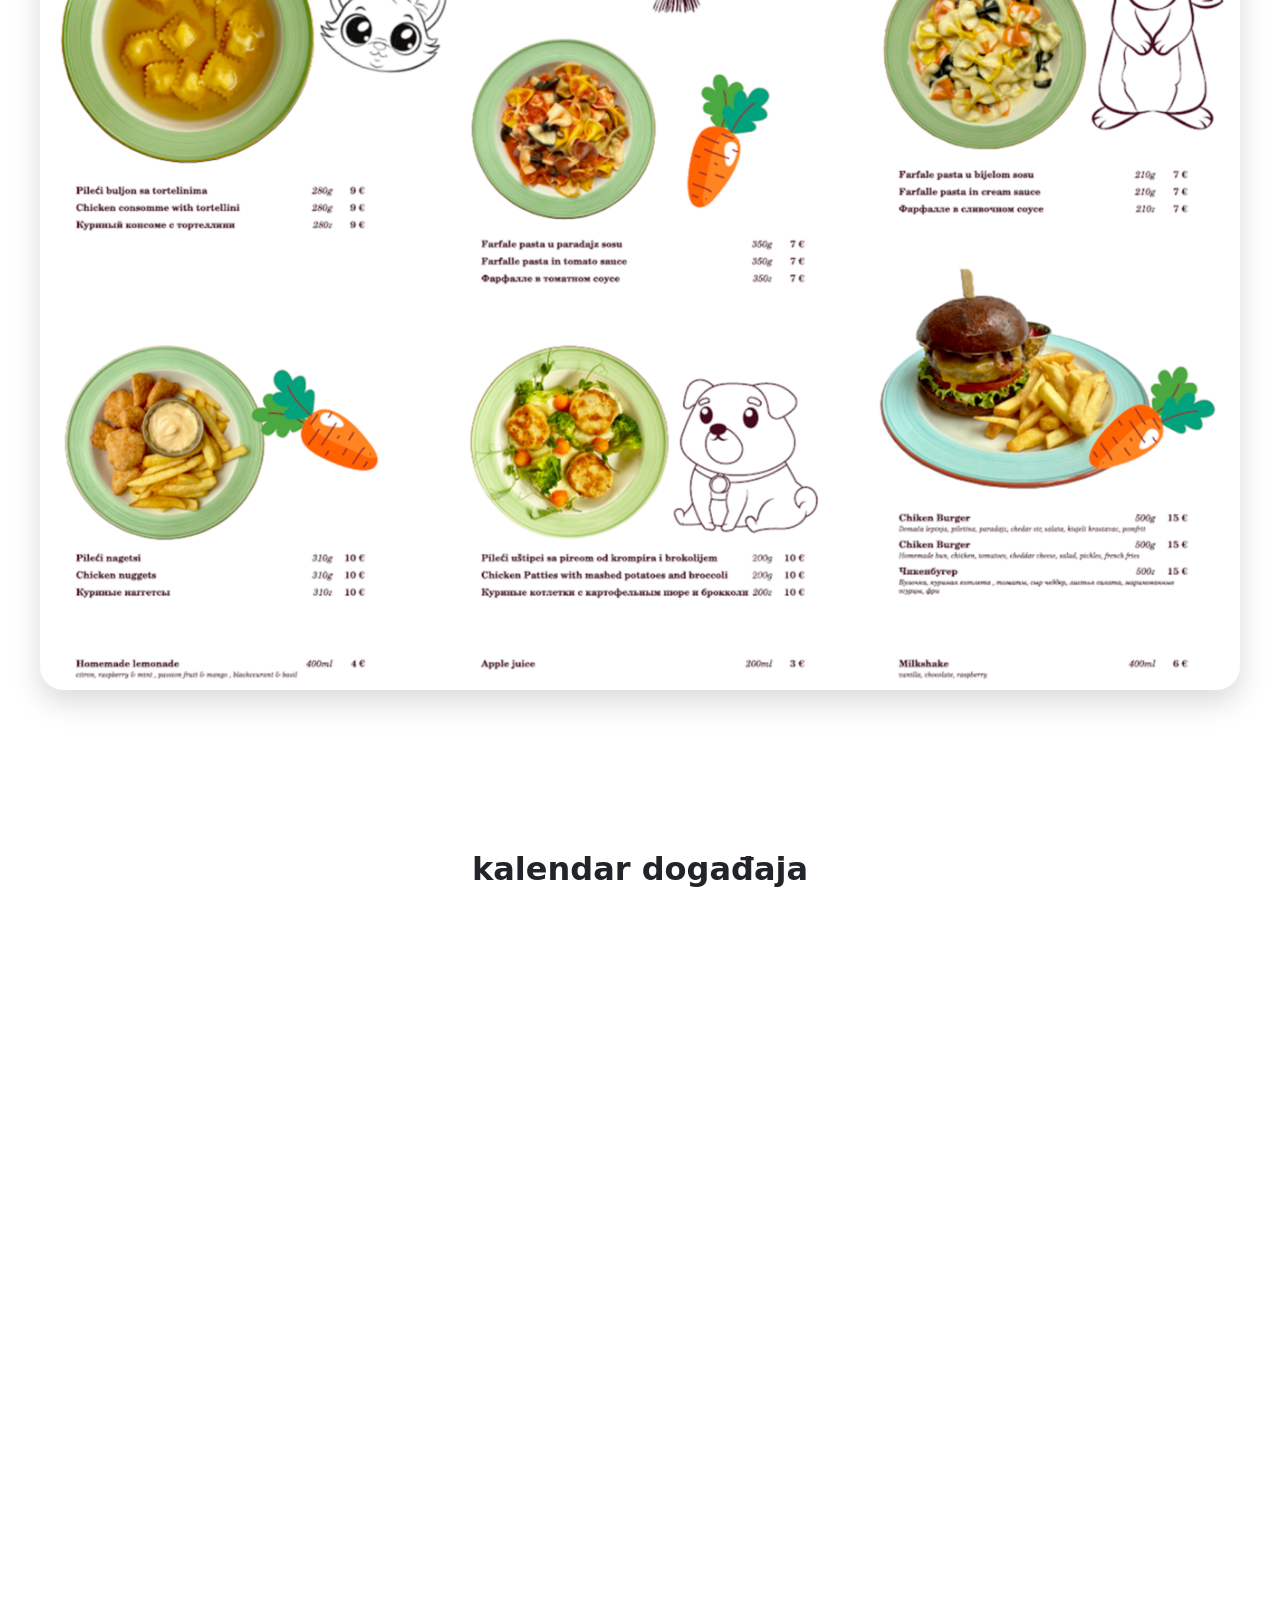
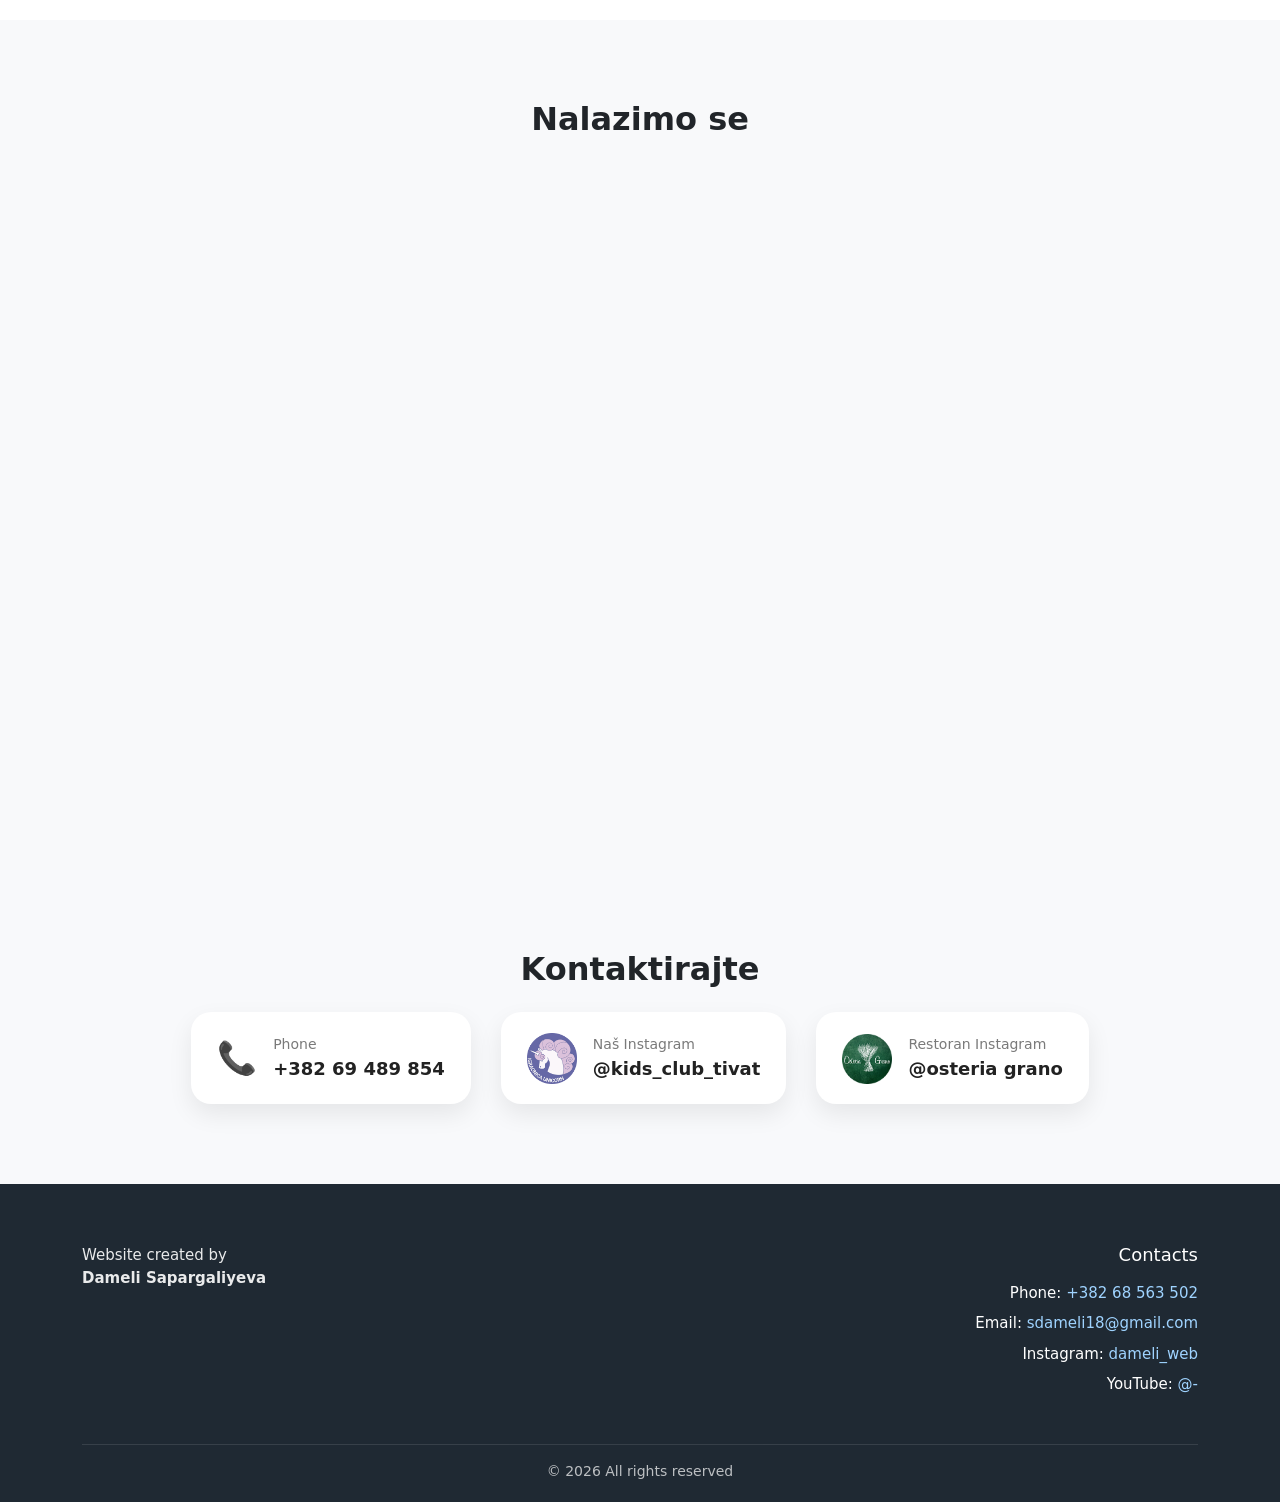
==== commit 7b7a7f3a: "myInst" ====
--- a/languages/me.html
+++ b/languages/me.html
@@ -735,8 +735,8 @@
 
         <p>
           Instagram:
-          <a href="https://instagram.com/yourinstagram" target="_blank">
-            @-
+          <a href="https://www.instagram.com/dameli_web/" target="_blank">
+            dameli_web
           </a>
         </p>
 
